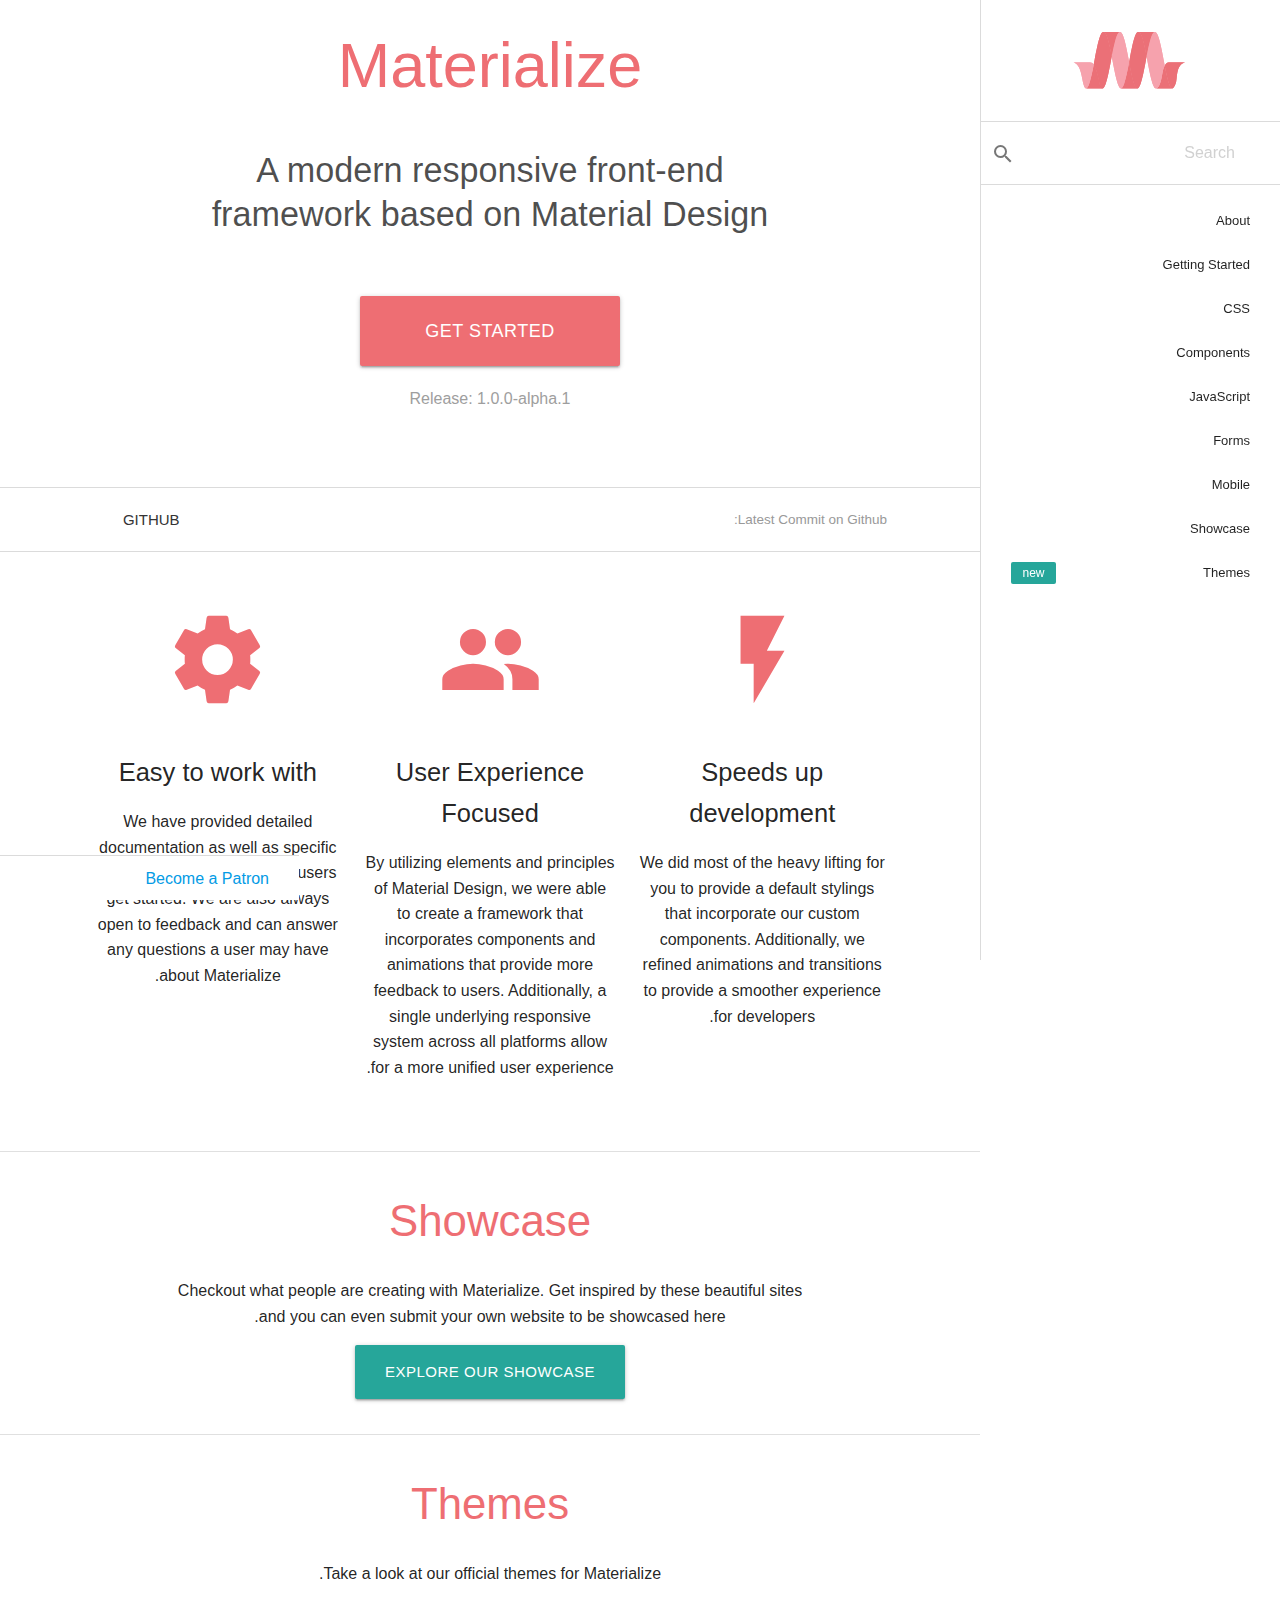
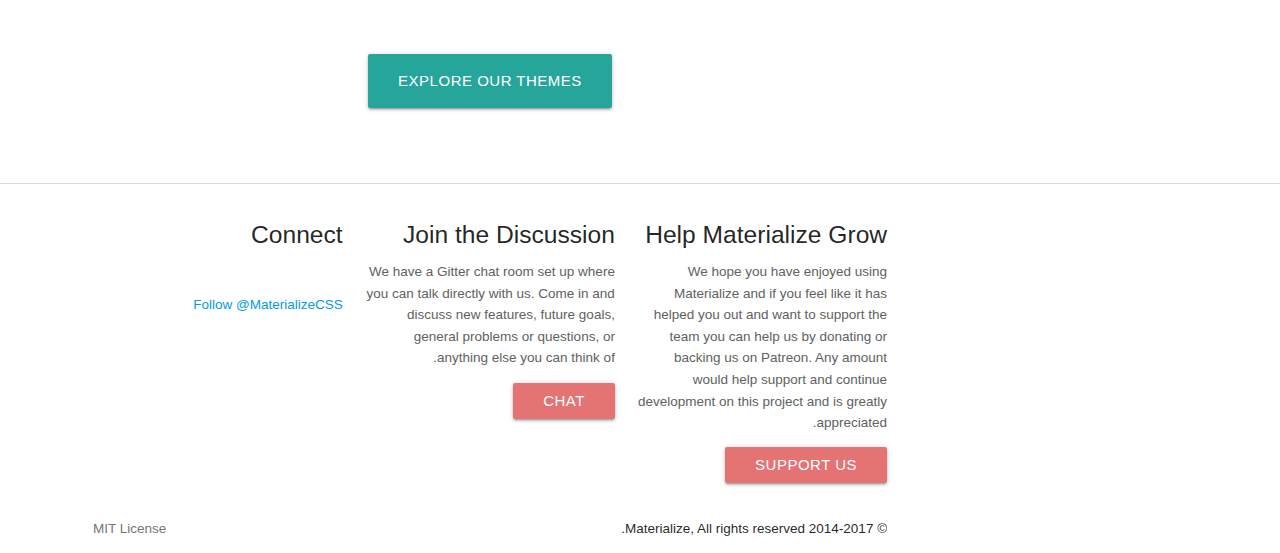
==== index2.html @ 1d7af56d "Materilize" ====
<!DOCTYPE html>
<html lang="en">
<head>
    <meta http-equiv="Content-Type" content="text/html; charset=UTF-8">
    <meta name="viewport" content="width=device-width, initial-scale=1">
    <meta http-equiv="X-UA-Compatible" content="IE=edge">
    <meta name="msapplication-tap-highlight" content="no">
    <meta name="description" content="Materialize is a modern responsive CSS framework based on Material Design by Google. ">
    <title>Documentation - Materialize</title>
    <!-- Favicons-->
    <link rel="apple-touch-icon-precomposed" href="images/favicon/apple-touch-icon-152x152.png">
    <meta name="msapplication-TileColor" content="#FFFFFF">
    <meta name="msapplication-TileImage" content="images/favicon/mstile-144x144.png">
    <link rel="icon" href="images/favicon/favicon-32x32.png" sizes="32x32">
    <!--  Android 5 Chrome Color-->
    <meta name="theme-color" content="#EE6E73">
    <!-- CSS-->
    <link href="css/prism.css" rel="stylesheet">
    <link href="css/ghpages-materialize.css" type="text/css" rel="stylesheet" media="screen,projection">
    <link href="https://fonts.googleapis.com/css?family=Inconsolata" rel="stylesheet" type="text/css">
    <link href="https://fonts.googleapis.com/icon?family=Material+Icons" rel="stylesheet">
    <script>
        window.liveSettings = {
            api_key: "a0b49b34b93844c38eaee15690d86413",
            picker: "bottom-right",
            detectlang: true,
            dynamic: true,
            autocollect: true
        };
    </script>
    <script src="//cdn.transifex.com/live.js"></script>
</head>
<body class="rtl">
<header>
    <div class="container"><a href="#" data-target="nav-mobile" class="button-collapse top-nav sidenav-trigger waves-effect waves-light circle hide-on-large-only"><i class="material-icons">menu</i></a></div>
    <ul id="nav-mobile" class="sidenav sidenav-fixed">
        <li class="logo"><a id="logo-container" href="/" class="brand-logo">
            <object id="front-page-logo" type="image/svg+xml" data="res/materialize.svg">Your browser does not support SVG</object></a></li>
        <li class="search">
            <div class="search-wrapper">
                <input id="search" placeholder="Search"><i class="material-icons">search</i>
                <div class="search-results"></div>
            </div>
        </li>
        <li class="bold"><a href="about.html" class="waves-effect waves-teal">About</a></li>
        <li class="bold"><a href="getting-started.html" class="waves-effect waves-teal">Getting Started</a></li>
        <li class="no-padding">
            <ul class="collapsible collapsible-accordion">
                <li class="bold"><a class="collapsible-header waves-effect waves-teal">CSS</a>
                    <div class="collapsible-body">
                        <ul>
                            <li><a href="color.html">Color</a></li>
                            <li><a href="grid.html">Grid</a></li>
                            <li><a href="helpers.html">Helpers</a></li>
                            <li><a href="media-css.html">Media</a></li>
                            <li><a href="pulse.html">Pulse</a></li>
                            <li><a href="sass.html">Sass</a></li>
                            <li><a href="shadow.html">Shadow</a></li>
                            <li><a href="table.html">Table</a></li>
                            <li><a href="css-transitions.html">Transitions</a></li>
                            <li><a href="typography.html">Typography</a></li>
                        </ul>
                    </div>
                </li>
                <li class="bold"><a class="collapsible-header waves-effect waves-teal">Components</a>
                    <div class="collapsible-body">
                        <ul>
                            <li><a href="badges.html">Badges</a></li>
                            <li><a href="buttons.html">Buttons</a></li>
                            <li><a href="breadcrumbs.html">Breadcrumbs</a></li>
                            <li><a href="cards.html">Cards</a></li>
                            <li><a href="collections.html">Collections</a></li>
                            <li><a href="footer.html">Footer</a></li>
                            <li><a href="icons.html">Icons</a></li>
                            <li><a href="navbar.html">Navbar</a></li>
                            <li><a href="pagination.html">Pagination</a></li>
                            <li><a href="preloader.html">Preloader</a></li>
                        </ul>
                    </div>
                </li>
                <li class="bold"><a class="collapsible-header waves-effect waves-teal">JavaScript</a>
                    <div class="collapsible-body">
                        <ul>
                            <li><a href="carousel.html">Carousel</a></li>
                            <li><a href="collapsible.html">Collapsible</a></li>
                            <li><a href="dropdown.html">Dropdown</a></li>
                            <li><a href="feature-discovery.html">FeatureDiscovery</a></li>
                            <li><a href="media.html">Media</a></li>
                            <li><a href="modals.html">Modals</a></li>
                            <li><a href="parallax.html">Parallax</a></li>
                            <li><a href="pushpin.html">Pushpin</a></li>
                            <li><a href="scrollspy.html">Scrollspy</a></li>
                            <li><a href="sidenav.html">Sidenav</a></li>
                            <li><a href="tabs.html">Tabs</a></li>
                            <li><a href="toasts.html">Toasts</a></li>
                            <li><a href="tooltips.html">Tooltips</a></li>
                            <li><a href="waves.html">Waves</a></li>
                        </ul>
                    </div>
                </li>
                <li class="bold"><a class="collapsible-header waves-effect waves-teal">Forms</a>
                    <div class="collapsible-body">
                        <ul>
                            <li><a href="autocomplete.html">Autocomplete</a></li>
                            <li><a href="checkboxes.html">Checkboxes</a></li>
                            <li><a href="chips.html">Chips</a></li>
                            <li><a href="pickers.html">Pickers</a></li>
                            <li><a href="radio-buttons.html">Radio Buttons</a></li>
                            <li><a href="range.html">Range</a></li>
                            <li><a href="select.html">Select</a></li>
                            <li><a href="switches.html">Switches</a></li>
                            <li><a href="text-inputs.html">Text Inputs</a></li>
                        </ul>
                    </div>
                </li>
            </ul>
        </li>
        <li class="bold"><a href="mobile.html" class="waves-effect waves-teal">Mobile</a></li>
        <li class="bold"><a href="showcase.html" class="waves-effect waves-teal">Showcase</a></li>
        <li class="bold"><a href="themes.html" class="waves-effect waves-teal">Themes<span class="new badge"></span></a></li>
    </ul>
    <div class="patreon-ad"><a href="https://www.patreon.com/materialize" target="_blank" class="waves-effect">Become a Patron</a></div>
</header>
<main>      <div class="section no-pad-bot" id="index-banner">
    <div class="container">
        <div class="row center">
            <div class="col s12 m10 offset-m1">
                <h1 class="header">Materialize</h1>
            </div>
            <div class="col s12 m8 offset-m2">
                <h4 class="light">A modern responsive front-end framework based on Material Design</h4>
            </div>
        </div>
        <div class="row center">
            <a href="http://next.materializecss.com/getting-started.html" id="download-button" class="btn-large waves-effect waves-light">Get Started</a>
        </div>
        <div class="row center"><a class="grey-text light" href="https://github.com/Dogfalo/materialize">Release: 1.0.0-alpha.1</a></div>
        <div class="row center">
            <div class="buysellads-header buysellads-homepage">
                <!-- CarbonAds Zone Code -->
                <script async type="text/javascript" src="//cdn.carbonads.com/carbon.js?zoneid=1673&serve=C6AILKT&placement=materializecss" id="_carbonads_js"></script>
            </div>
        </div>
        <br>

    </div>
    <div class="github-commit">
        <div class="container">
            <div class="row">
                <div class="col s12 m10 offset-m1">
                    <div class="commit">
                        Latest Commit on Github:
                        &nbsp;&nbsp;
                        <a href="" class="sha"></a>
                        &nbsp;&nbsp;
                        <span class="date"></span>
                        <a id="github-button" href="https://github.com/Dogfalo/materialize" class="btn-flat left waves-effect waves-light hide-on-small-only">Github</a>
                    </div>
                </div>
            </div>
        </div>
    </div>
</div>

    <div class="container">
        <div class="section">

            <div class="row">
                <div class="col s12 m10 offset-m1">

                    <!--   Promo Section   -->
                    <div class="row">
                        <div class="col s12 m4">
                            <div class="center promo">
                                <i class="material-icons">flash_on</i>
                                <p class="promo-caption">Speeds up development</p>
                                <p class="light center">We did most of the heavy lifting for you to provide a default stylings that incorporate our custom components. Additionally, we refined animations and transitions to provide a smoother experience for developers.</p>
                            </div>
                        </div>

                        <div class="col s12 m4">
                            <div class="center promo">
                                <i class="material-icons">group</i>
                                <p class="promo-caption">User Experience Focused</p>
                                <p class="light center">By utilizing elements and principles of Material Design, we were able to create a framework that incorporates components and animations that provide more feedback to users. Additionally, a single underlying responsive system across all platforms allow for a more unified user experience.</p>
                            </div>
                        </div>

                        <div class="col s12 m4">
                            <div class="center promo">
                                <i class="material-icons">settings</i>
                                <p class="promo-caption">Easy to work with</p>
                                <p class="light center">We have provided detailed documentation as well as specific code examples to help new users get started. We are also always open to feedback and can answer any questions a user may have about Materialize.</p>
                            </div>
                        </div>
                    </div>
                </div>
            </div>


        </div>
        <div class="divider"></div>
        <div class="section">
            <div class="row center">
                <h3 class="light header">Showcase</h3>
                <p class="col s12 m8 offset-m2 caption">Checkout what people are creating with Materialize. Get inspired by these beautiful sites and you can even submit your own website to be showcased here.</p>
                <a href="http://materializecss.com/showcase.html" class="btn-large waves-effect waves-light">Explore our Showcase</a>
            </div>
        </div>
        <div class="divider"></div>
        <div class="section">
            <div class="row center">
                <h3 class="light header">Themes</h3>
                <div class="col s12 m6 offset-m3">
                    <p class="caption">
                        Take a look at our official themes for Materialize.</p>
                    <img width="100%" src="https://s23.postimg.org/9g7ajckrf/thunder.png" alt="">
                    <br><br>
                    <a href="http://materializecss.com/themes.html" class="btn-large waves-effect waves-light">Explore our Themes</a>
                </div>
            </div>
        </div>
    </div>


</main>    <footer class="page-footer docs-footer">
    <div class="container">
        <div class="row" style="margin-bottom: 0;">
            <div class="col s12 m10 offset-m1">
                <div class="row">
                    <div class="col l4 s12">
                        <h5>Help Materialize Grow</h5>
                        <p class="grey-text text-darken-2">We hope you have enjoyed using Materialize and if you feel like it has helped you out and want to support the team you can help us by donating or backing us on Patreon. Any amount would help support and continue development on this project and is greatly appreciated.</p>
                        <a class="btn waves-effect waves-light red lighten-2" href="/support-us.html">Support Us</a>

                    </div>
                    <div class="col l4 s12">
                        <h5>Join the Discussion</h5>
                        <p class="grey-text text-darken-2">We have a Gitter chat room set up where you can talk directly with us. Come in and discuss new features, future goals, general problems or questions, or anything else you can think of.</p>
                        <a class="btn waves-effect waves-light red lighten-2" target="_blank" href="https://gitter.im/Dogfalo/materialize">Chat</a>
                    </div>
                    <div class="col l4 s12" style="overflow: hidden;">
                        <h5>Connect</h5>
                        <iframe src="https://ghbtns.com/github-btn.html?user=dogfalo&repo=materialize&type=watch&count=true&size=large" allowtransparency="true" frameborder="0" scrolling="0" width="170" height="30"></iframe>
                        <br>
                        <a href="https://twitter.com/MaterializeCSS" class="twitter-follow-button" data-show-count="true" data-size="large" data-dnt="true">Follow @MaterializeCSS</a>
                        <br>
                        <div class="g-follow" data-annotation="bubble" data-height="24" data-href="https://plus.google.com/108619793845925798422" data-rel="publisher"></div>
                    </div>
                </div>
                <div class="footer-copyright">
                    © 2014-2017 Materialize, All rights reserved.
                    <a class="grey-text text-darken-1 right" href="https://github.com/Dogfalo/materialize/blob/master/LICENSE">MIT License</a>
                </div>
            </div>
        </div>
    </div>
</footer>

<!--  Scripts-->
<script src="https://code.jquery.com/jquery-3.2.1.min.js"></script>
<script>if (!window.jQuery) { document.write('<script src="bin/jquery-3.2.1.min.js"><\/script>'); }
</script>
<script src="js/jquery.timeago.min.js"></script>
<script src="js/prism.js"></script>
<script src="jade/lunr.min.js"></script>
<script src="jade/search.js"></script>
<script src="bin/materialize.js"></script>
<script src="js/init.js"></script>
<!-- Twitter Button -->
<script>!function(d,s,id){var js,fjs=d.getElementsByTagName(s)[0],p=/^http:/.test(d.location)?'http':'https';if(!d.getElementById(id)){js=d.createElement(s);js.id=id;js.src=p+'://platform.twitter.com/widgets.js';fjs.parentNode.insertBefore(js,fjs);}}(document, 'script', 'twitter-wjs');</script>

<!-- Google Plus Button-->
<script src="https://apis.google.com/js/platform.js" async defer></script>

<!--  Google Analytics  -->
<script>
    (function(i,s,o,g,r,a,m){i['GoogleAnalyticsObject']=r;i[r]=i[r]||function(){
        (i[r].q=i[r].q||[]).push(arguments)},i[r].l=1*new Date();a=s.createElement(o),
        m=s.getElementsByTagName(o)[0];a.async=1;a.src=g;m.parentNode.insertBefore(a,m)
    })(window,document,'script','//www.google-analytics.com/analytics.js','ga');

    ga('create', 'UA-56218128-1', 'auto');
    ga('require', 'displayfeatures');
    ga('send', 'pageview');
</script>

</body>
</html>
---- css/prism.css ----
/* http://prismjs.com/download.html?themes=prism&languages=markup+css+clike+javascript+scss+bash */
/**
 * prism.js default theme for JavaScript, CSS and HTML
 * Based on dabblet (http://dabblet.com)
 * @author Lea Verou
 */

code[class*="language-"],
pre[class*="language-"] {
	color: black;
/*	text-shadow: 0 1px white;*/
	font-family: 'Inconsolata', Monaco, Consolas, 'Andale Mono', monospace;
	direction: ltr;
	text-align: left;
	white-space: pre;
	word-spacing: normal;
	word-break: normal;
	line-height: 1.4;

	-moz-tab-size: 4;
	-o-tab-size: 4;
	tab-size: 4;

	-webkit-hyphens: none;
	-moz-hyphens: none;
	-ms-hyphens: none;
	hyphens: none;
}

pre[class*="language-"]::-moz-selection, pre[class*="language-"] ::-moz-selection,
code[class*="language-"]::-moz-selection, code[class*="language-"] ::-moz-selection {
	text-shadow: none;
	background: #b3d4fc;
}

pre[class*="language-"]::selection, pre[class*="language-"] ::selection,
code[class*="language-"]::selection, code[class*="language-"] ::selection {
	text-shadow: none;
	background: #b3d4fc;
}

@media print {
	code[class*="language-"],
	pre[class*="language-"] {
		text-shadow: none;
	}
}

/* Code blocks */
pre[class*="language-"] {
	padding: 1em;
	margin: .5em 0;
	overflow: auto;
}

:not(pre) > code[class*="language-"],
pre[class*="language-"] {
	background: #f5f2f0;
}

/* Inline code */
:not(pre) > code[class*="language-"] {
	padding: .1em;
	border-radius: .3em;
}

.token.comment,
.token.prolog,
.token.doctype,
.token.cdata {
	color: slategray;
}

.token.punctuation {
	color: #999;
}

.namespace {
	opacity: .7;
}

.token.property,
.token.tag,
.token.boolean,
.token.number,
.token.constant,
.token.symbol,
.token.deleted {
	color: #905;
}

.token.selector,
.token.attr-name,
.token.string,
.token.char,
.token.builtin,
.token.inserted {
	color: #690;
}

.token.operator,
.token.entity,
.token.url,
.language-css .token.string,
.style .token.string {
	color: #a67f59;
	background: hsla(0, 0%, 100%, .5);
}

.token.atrule,
.token.attr-value,
.token.keyword {
	color: #07a;
}

.token.function {
	color: #DD4A68;
}

.token.regex,
.token.important,
.token.variable {
	color: #e90;
}

.token.important {
	font-weight: bold;
}

.token.entity {
	cursor: help;
}
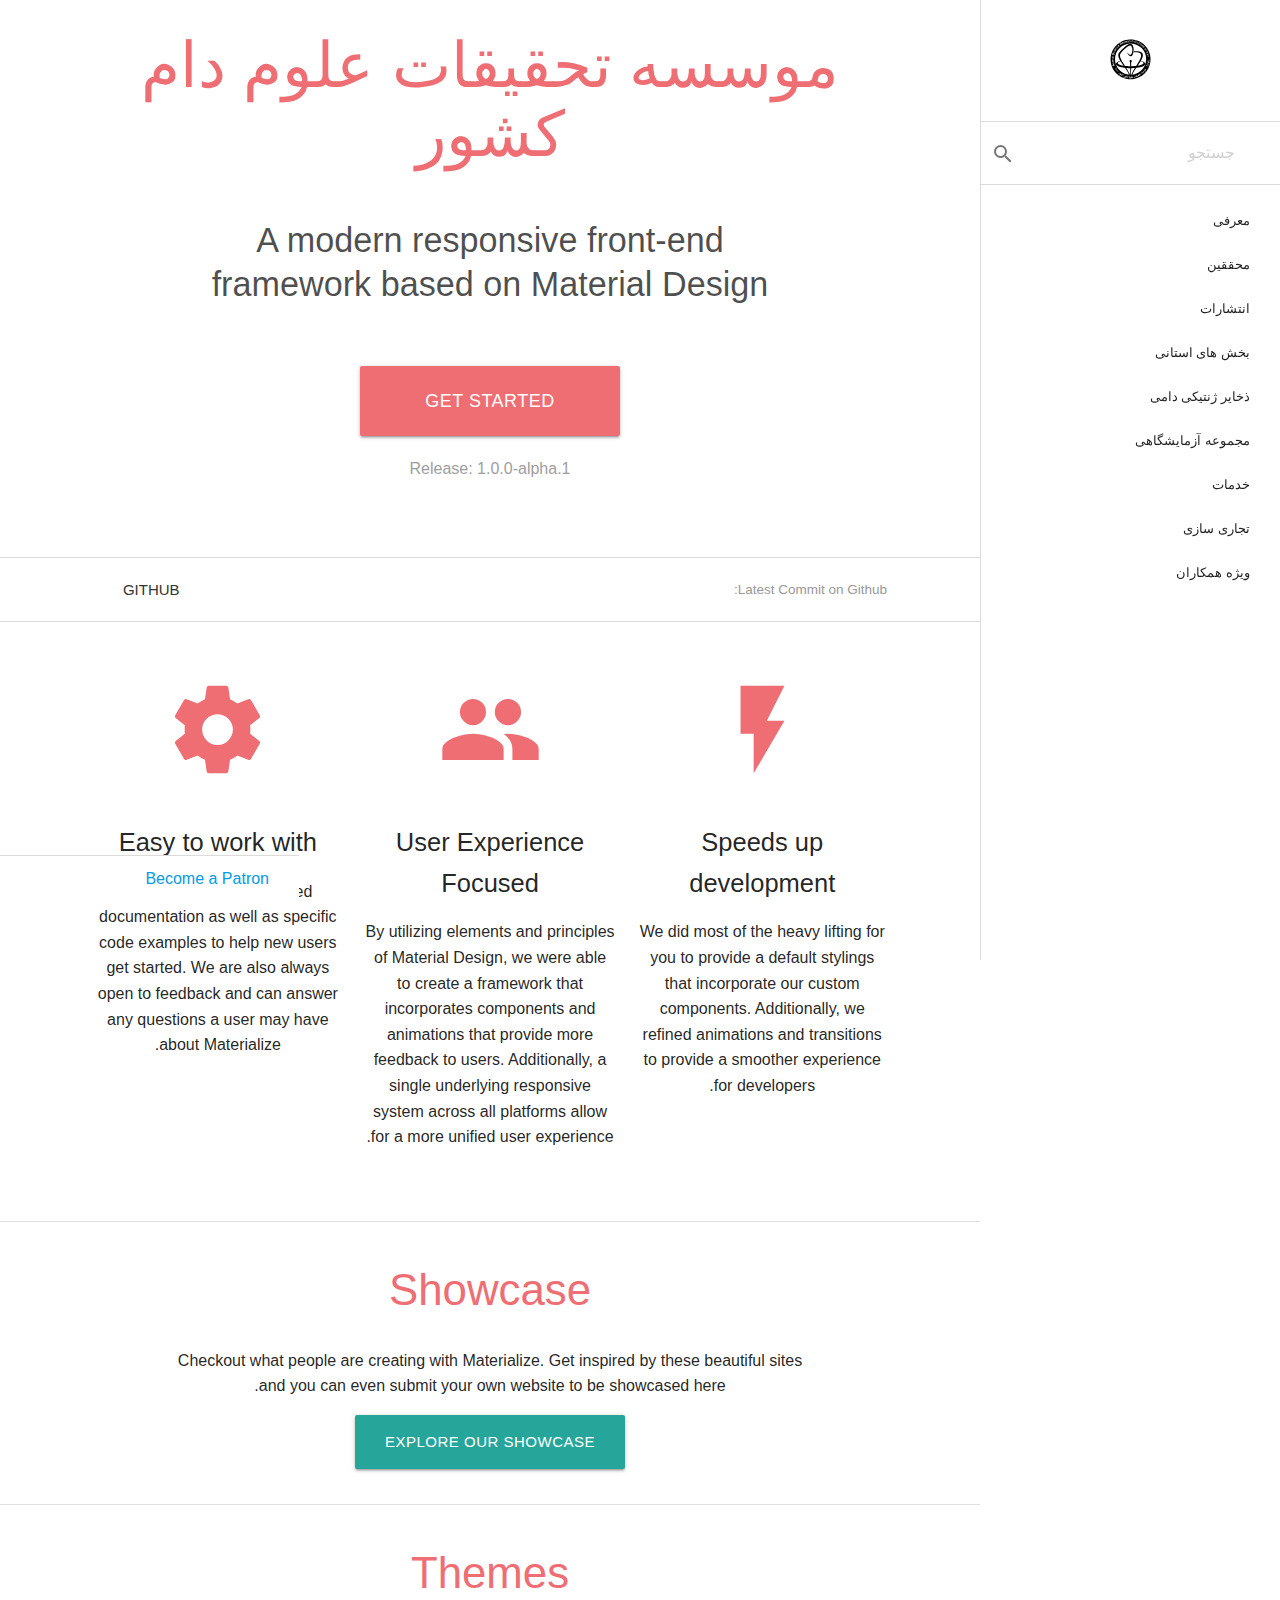
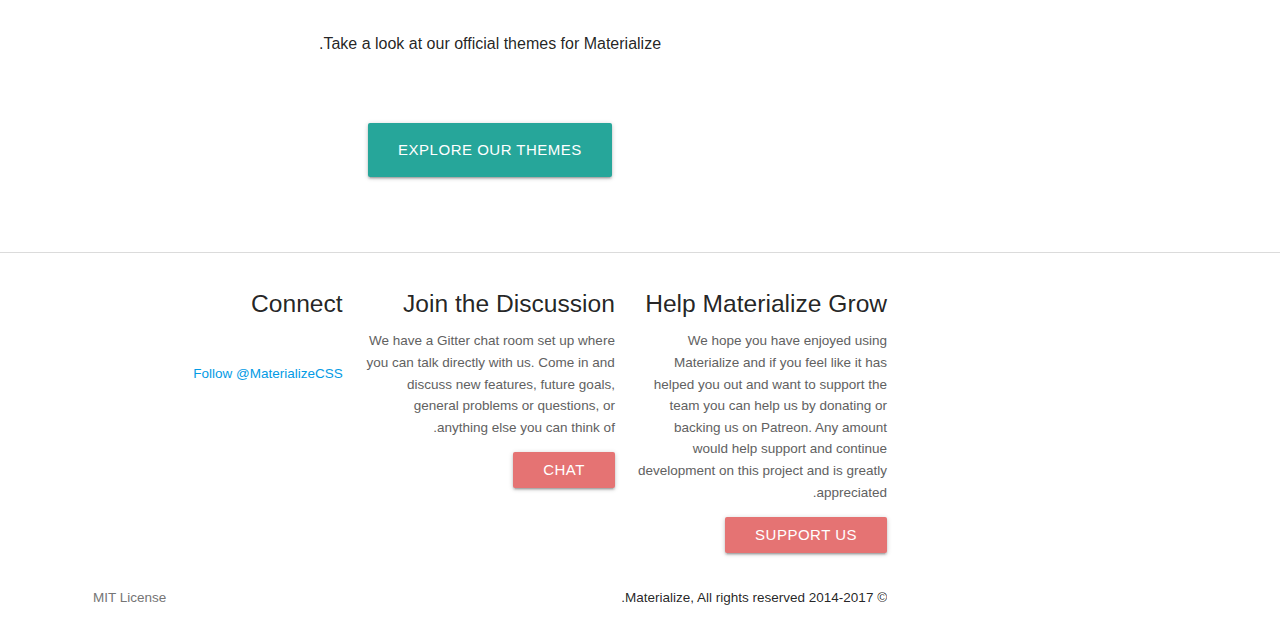
==== commit 90296f0b: "Materilize" ====
--- a/index2.html
+++ b/index2.html
@@ -6,7 +6,7 @@
     <meta http-equiv="X-UA-Compatible" content="IE=edge">
     <meta name="msapplication-tap-highlight" content="no">
     <meta name="description" content="Materialize is a modern responsive CSS framework based on Material Design by Google. ">
-    <title>Documentation - Materialize</title>
+    <title>موسسه تحقیقات علوم دامی کشور</title>
     <!-- Favicons-->
     <link rel="apple-touch-icon-precomposed" href="images/favicon/apple-touch-icon-152x152.png">
     <meta name="msapplication-TileColor" content="#FFFFFF">
@@ -35,97 +35,114 @@
     <div class="container"><a href="#" data-target="nav-mobile" class="button-collapse top-nav sidenav-trigger waves-effect waves-light circle hide-on-large-only"><i class="material-icons">menu</i></a></div>
     <ul id="nav-mobile" class="sidenav sidenav-fixed">
         <li class="logo"><a id="logo-container" href="/" class="brand-logo">
-            <object id="front-page-logo" type="image/svg+xml" data="res/materialize.svg">Your browser does not support SVG</object></a></li>
+            <object id="front-page-logo" type="image/svg+xml" data="img/svg/logo.svg">Your browser does not support SVG</object></a></li>
         <li class="search">
             <div class="search-wrapper">
-                <input id="search" placeholder="Search"><i class="material-icons">search</i>
+                <input id="search" placeholder="جستجو"><i class="material-icons">search</i>
                 <div class="search-results"></div>
             </div>
         </li>
-        <li class="bold"><a href="about.html" class="waves-effect waves-teal">About</a></li>
-        <li class="bold"><a href="getting-started.html" class="waves-effect waves-teal">Getting Started</a></li>
         <li class="no-padding">
             <ul class="collapsible collapsible-accordion">
-                <li class="bold"><a class="collapsible-header waves-effect waves-teal">CSS</a>
-                    <div class="collapsible-body">
-                        <ul>
-                            <li><a href="color.html">Color</a></li>
-                            <li><a href="grid.html">Grid</a></li>
-                            <li><a href="helpers.html">Helpers</a></li>
-                            <li><a href="media-css.html">Media</a></li>
-                            <li><a href="pulse.html">Pulse</a></li>
-                            <li><a href="sass.html">Sass</a></li>
-                            <li><a href="shadow.html">Shadow</a></li>
-                            <li><a href="table.html">Table</a></li>
-                            <li><a href="css-transitions.html">Transitions</a></li>
-                            <li><a href="typography.html">Typography</a></li>
-                        </ul>
-                    </div>
-                </li>
-                <li class="bold"><a class="collapsible-header waves-effect waves-teal">Components</a>
-                    <div class="collapsible-body">
-                        <ul>
-                            <li><a href="badges.html">Badges</a></li>
-                            <li><a href="buttons.html">Buttons</a></li>
-                            <li><a href="breadcrumbs.html">Breadcrumbs</a></li>
-                            <li><a href="cards.html">Cards</a></li>
-                            <li><a href="collections.html">Collections</a></li>
-                            <li><a href="footer.html">Footer</a></li>
-                            <li><a href="icons.html">Icons</a></li>
-                            <li><a href="navbar.html">Navbar</a></li>
-                            <li><a href="pagination.html">Pagination</a></li>
-                            <li><a href="preloader.html">Preloader</a></li>
-                        </ul>
-                    </div>
-                </li>
-                <li class="bold"><a class="collapsible-header waves-effect waves-teal">JavaScript</a>
-                    <div class="collapsible-body">
-                        <ul>
-                            <li><a href="carousel.html">Carousel</a></li>
-                            <li><a href="collapsible.html">Collapsible</a></li>
-                            <li><a href="dropdown.html">Dropdown</a></li>
-                            <li><a href="feature-discovery.html">FeatureDiscovery</a></li>
-                            <li><a href="media.html">Media</a></li>
-                            <li><a href="modals.html">Modals</a></li>
-                            <li><a href="parallax.html">Parallax</a></li>
-                            <li><a href="pushpin.html">Pushpin</a></li>
-                            <li><a href="scrollspy.html">Scrollspy</a></li>
-                            <li><a href="sidenav.html">Sidenav</a></li>
-                            <li><a href="tabs.html">Tabs</a></li>
-                            <li><a href="toasts.html">Toasts</a></li>
-                            <li><a href="tooltips.html">Tooltips</a></li>
-                            <li><a href="waves.html">Waves</a></li>
-                        </ul>
-                    </div>
-                </li>
-                <li class="bold"><a class="collapsible-header waves-effect waves-teal">Forms</a>
-                    <div class="collapsible-body">
-                        <ul>
-                            <li><a href="autocomplete.html">Autocomplete</a></li>
-                            <li><a href="checkboxes.html">Checkboxes</a></li>
-                            <li><a href="chips.html">Chips</a></li>
-                            <li><a href="pickers.html">Pickers</a></li>
-                            <li><a href="radio-buttons.html">Radio Buttons</a></li>
-                            <li><a href="range.html">Range</a></li>
-                            <li><a href="select.html">Select</a></li>
-                            <li><a href="switches.html">Switches</a></li>
-                            <li><a href="text-inputs.html">Text Inputs</a></li>
+                <li class="bold"><a class="collapsible-header waves-effect waves-teal">معرفی</a>
+                    <div class="collapsible-body">
+                        <ul>
+                            <li><a href="">تاریخچه و چشم انداز</a></li>
+                            <li><a href="">توانمندی ها</a></li>
+                            <li><a href="">وظائف و اختیارات</a></li>
+                            <li><a href="">دستاوردها</a></li>
+                            <li><a href="">بخشهای پژوهشی</a></li>
+                            <li><a href="">چارت سازمانی</a></li>
+                            <li><a href="">تاریخچه روسای موسسه</a></li>
+                        </ul>
+                    </div>
+                </li>
+                <li class="bold"><a class="collapsible-header waves-effect waves-teal">محققین</a>
+                    <div class="collapsible-body">
+                        <ul>
+                            <li><a href="">اعضاء هیئت علمی</a></li>
+                            <li><a href="">اعضاء غیر هیئت علمی</a></li>
+                        </ul>
+                    </div>
+                </li>
+                <li class="bold"><a class="collapsible-header waves-effect waves-teal">انتشارات</a>
+                    <div class="collapsible-body">
+                        <ul>
+                            <li><a href="">ادواری ها</a></li>
+                            <li><a href="">تازه های نشر</a></li>
+                            <li><a href="">دستور العمل های تخصصی - ترویجی</a></li>
+                        </ul>
+                    </div>
+                </li>
+                <li class="bold"><a class="collapsible-header waves-effect waves-teal">بخش های استانی</a>
+                    <div class="collapsible-body">
+                        <ul>
+                            <li><a href="">تهران</a></li>
+                            <li><a href="">البرز</a></li>
+                            <li><a href="">زنجان</a></li>
+                        </ul>
+                    </div>
+                </li>
+                <li class="bold"><a class="collapsible-header waves-effect waves-teal">ذخایر ژنتیکی دامی</a>
+                    <div class="collapsible-body">
+                        <ul>
+                            <li><a href="">دام های بومی ایران</a></li>
+                            <li><a href="">دام های بومی در حال انقراض</a></li>
+                        </ul>
+                    </div>
+                </li>
+                <li class="bold"><a class="collapsible-header waves-effect waves-teal">مجموعه آزمایشگاهی</a>
+                    <div class="collapsible-body">
+                        <ul>
+                            <li><a href="">مدیریت امور آزمایشگاهها</a></li>
+                            <li><a href="">آزمایشگاه تغذه دام و طیور</a></li>
+                            <li><a href="">آزمایشگاه بیوتکنولوژی</a></li>
+                            <li><a href="">آزمایشگاه زنبور عسل</a></li>
+                            <li><a href="">آزمایشگاه تولید مثل</a></li>
+                        </ul>
+                    </div>
+                </li>
+                <li class="bold"><a class="collapsible-header waves-effect waves-teal">خدمات</a>
+                    <div class="collapsible-body">
+                        <ul>
+                            <li><a href="">خدمات پژوهشی و آزمایشگاهی</a></li>
+                            <li><a href="">محصولات</a></li>
+                            <li><a href="">درخواست برگزاری کارگاههای آموزشی</a></li>
+                        </ul>
+                    </div>
+                </li>
+                <li class="bold"><a class="collapsible-header waves-effect waves-teal">تجاری سازی</a>
+                    <div class="collapsible-body">
+                        <ul>
+                            <li><a href="">وظایف سازمانی</a></li>
+                            <li><a href="">فناوری های ثبت شده در موسسه</a></li>
+                            <li><a href="">تفاهم نامه ها</a></li>
+                            <li><a href="">ارتباط با گروه</a></li>
+                        </ul>
+                    </div>
+                </li>
+                <li class="bold"><a class="collapsible-header waves-effect waves-teal">ویژه همکاران</a>
+                    <div class="collapsible-body">
+                        <ul>
+                            <li><a href="">پست الکترونیکی</a></li>
+                            <li><a href="">اتوماسیون اداری</a></li>
+                            <li><a href="">درگاه خدمات الکترونیکی(سمپات)</a></li>
+                            <li><a href="">اداری پشتیبانی</a></li>
+                            <li><a href="">خدمات تحقیقاتی</a></li>
                         </ul>
                     </div>
                 </li>
             </ul>
         </li>
-        <li class="bold"><a href="mobile.html" class="waves-effect waves-teal">Mobile</a></li>
-        <li class="bold"><a href="showcase.html" class="waves-effect waves-teal">Showcase</a></li>
-        <li class="bold"><a href="themes.html" class="waves-effect waves-teal">Themes<span class="new badge"></span></a></li>
     </ul>
     <div class="patreon-ad"><a href="https://www.patreon.com/materialize" target="_blank" class="waves-effect">Become a Patron</a></div>
 </header>
-<main>      <div class="section no-pad-bot" id="index-banner">
+<main>
+    <div class="section no-pad-bot" id="index-banner">
     <div class="container">
         <div class="row center">
             <div class="col s12 m10 offset-m1">
-                <h1 class="header">Materialize</h1>
+                <h1 class="header">موسسه تحقیقات علوم دام کشور</h1>
             </div>
             <div class="col s12 m8 offset-m2">
                 <h4 class="light">A modern responsive front-end framework based on Material Design</h4>
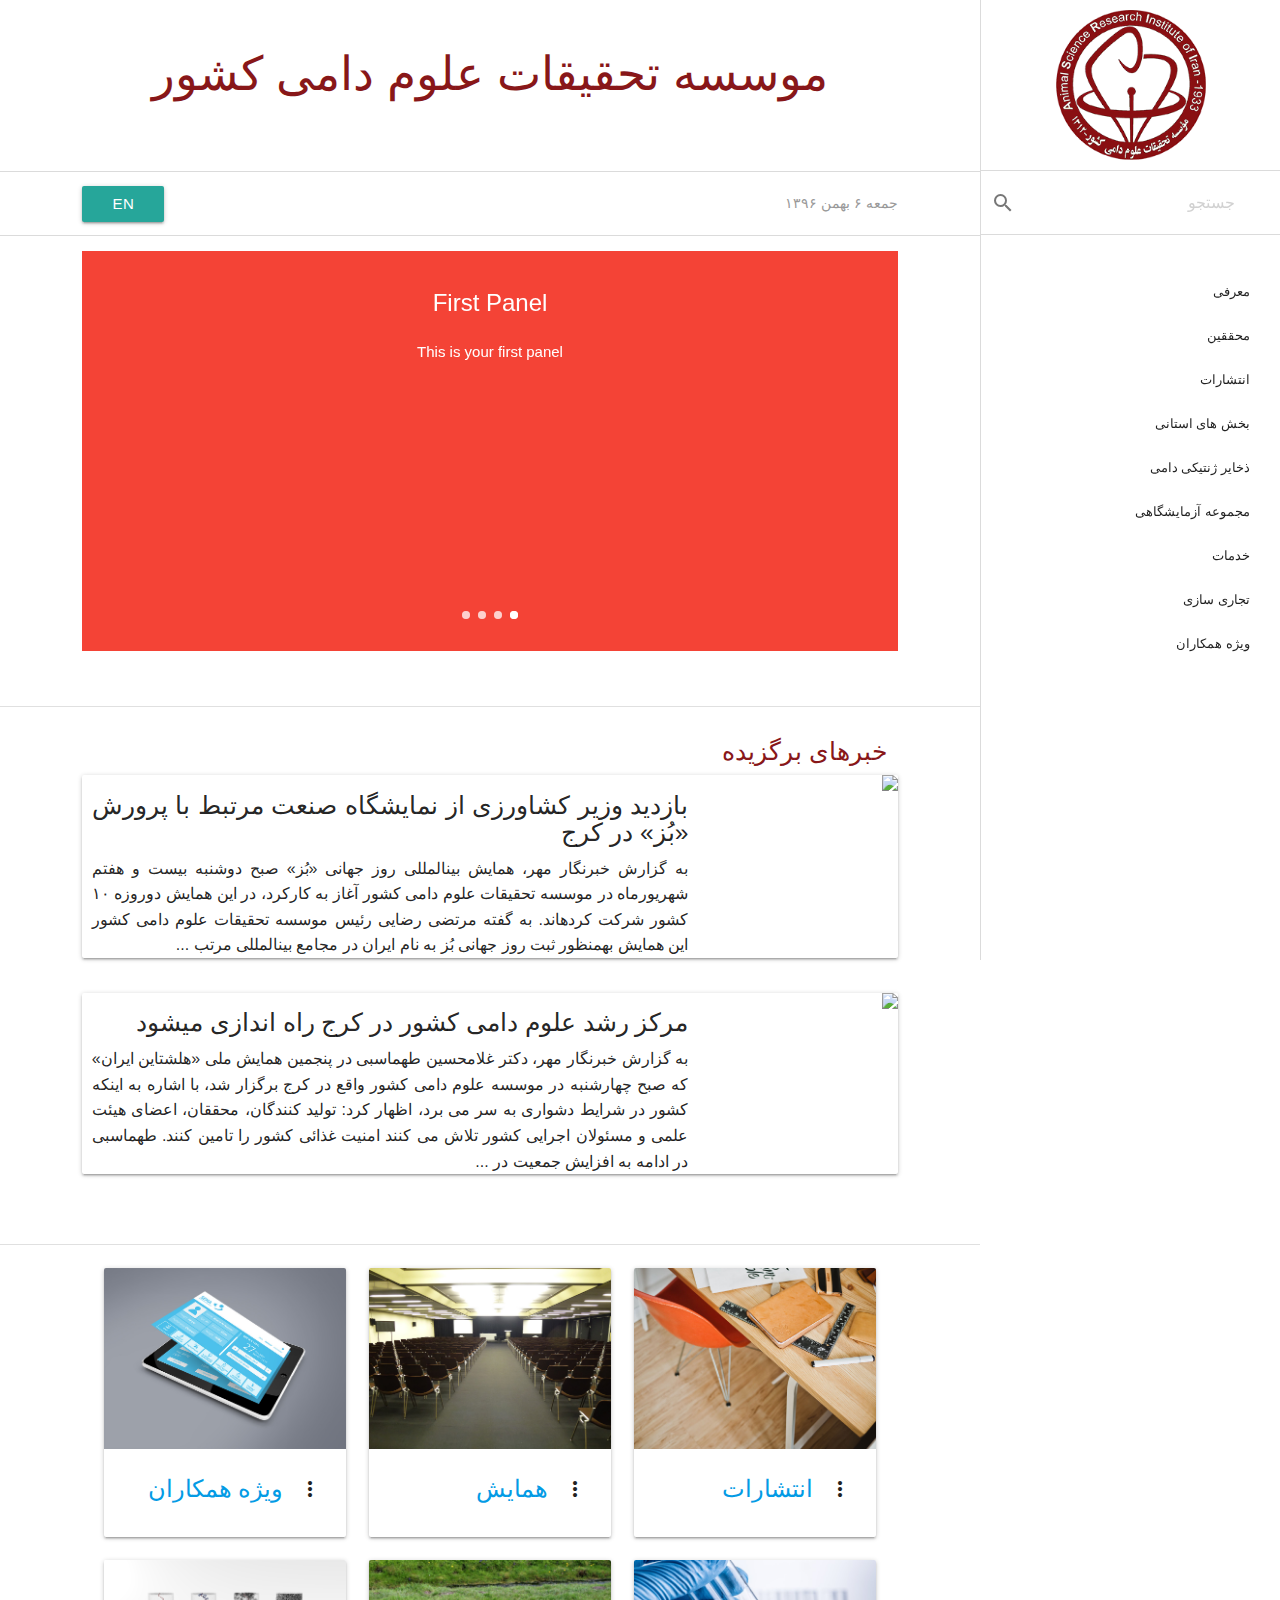
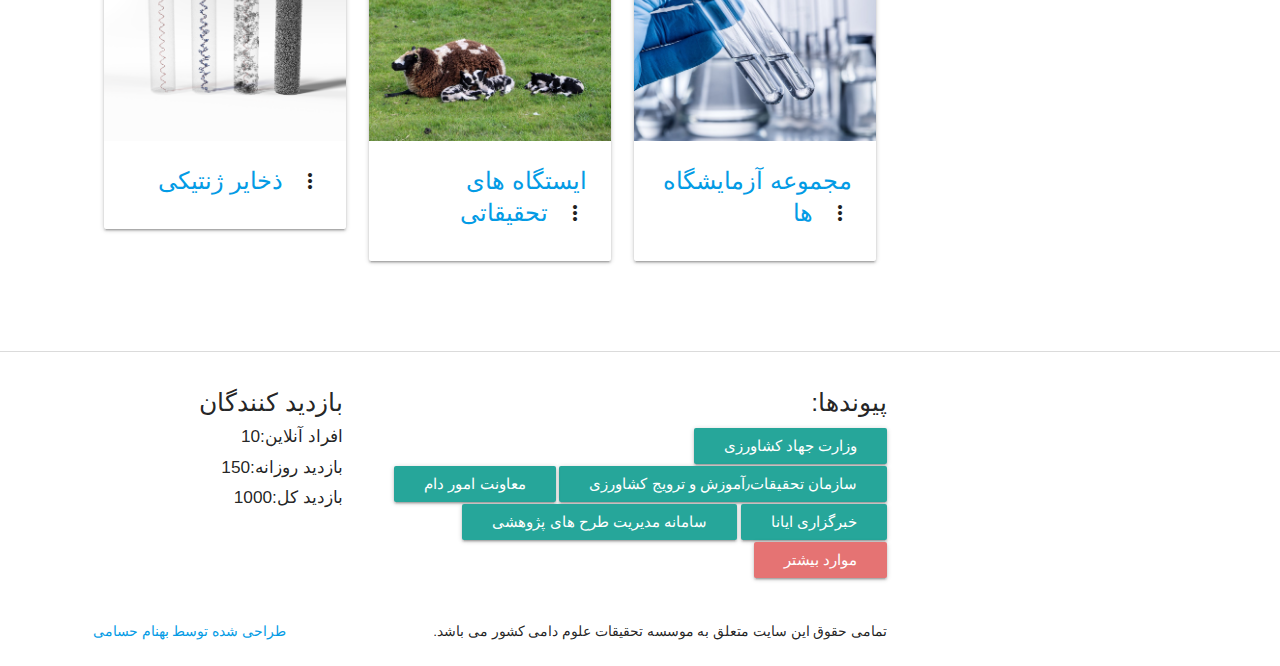
==== commit f74d6861: "961106" ====
--- a/index2.html
+++ b/index2.html
@@ -19,15 +19,6 @@
     <link href="css/ghpages-materialize.css" type="text/css" rel="stylesheet" media="screen,projection">
     <link href="https://fonts.googleapis.com/css?family=Inconsolata" rel="stylesheet" type="text/css">
     <link href="https://fonts.googleapis.com/icon?family=Material+Icons" rel="stylesheet">
-    <script>
-        window.liveSettings = {
-            api_key: "a0b49b34b93844c38eaee15690d86413",
-            picker: "bottom-right",
-            detectlang: true,
-            dynamic: true,
-            autocollect: true
-        };
-    </script>
     <script src="//cdn.transifex.com/live.js"></script>
 </head>
 <body class="rtl">
@@ -35,7 +26,7 @@
     <div class="container"><a href="#" data-target="nav-mobile" class="button-collapse top-nav sidenav-trigger waves-effect waves-light circle hide-on-large-only"><i class="material-icons">menu</i></a></div>
     <ul id="nav-mobile" class="sidenav sidenav-fixed">
         <li class="logo"><a id="logo-container" href="/" class="brand-logo">
-            <object id="front-page-logo" type="image/svg+xml" data="img/svg/logo.svg">Your browser does not support SVG</object></a></li>
+            <object id="front-page-logo" type="image/svg+xml" data="img/IMAGE%202018-01-25%2011_52_02.svg">Your browser does not support SVG</object></a></li>
         <li class="search">
             <div class="search-wrapper">
                 <input id="search" placeholder="جستجو"><i class="material-icons">search</i>
@@ -135,139 +126,220 @@
             </ul>
         </li>
     </ul>
-    <div class="patreon-ad"><a href="https://www.patreon.com/materialize" target="_blank" class="waves-effect">Become a Patron</a></div>
 </header>
 <main>
     <div class="section no-pad-bot" id="index-banner">
+        <div class="container">
+            <div class="row center">
+                <div class="col s12 m10 offset-m1">
+                    <h1 class="header">موسسه تحقیقات علوم دامی کشور</h1>
+                </div>
+            </div>
+            <br>
+        </div>
+        <div class="github-commit">
+            <div class="container">
+                <div class="row">
+                    <div class="col s12 m10 offset-m1">
+                        <div class="commit margin-right--07rem">
+                            جمعه ۶ بهمن ۱۳۹۶
+                            <a id="github-button" href="https://github.com/Dogfalo/materialize" class="btn left waves-effect waves-light margin-left--07rem">
+                                EN
+                            </a>
+                        </div>
+                    </div>
+                </div>
+            </div>
+        </div>
+    </div>
     <div class="container">
-        <div class="row center">
-            <div class="col s12 m10 offset-m1">
-                <h1 class="header">موسسه تحقیقات علوم دام کشور</h1>
-            </div>
-            <div class="col s12 m8 offset-m2">
-                <h4 class="light">A modern responsive front-end framework based on Material Design</h4>
-            </div>
-        </div>
-        <div class="row center">
-            <a href="http://next.materializecss.com/getting-started.html" id="download-button" class="btn-large waves-effect waves-light">Get Started</a>
-        </div>
-        <div class="row center"><a class="grey-text light" href="https://github.com/Dogfalo/materialize">Release: 1.0.0-alpha.1</a></div>
-        <div class="row center">
-            <div class="buysellads-header buysellads-homepage">
-                <!-- CarbonAds Zone Code -->
-                <script async type="text/javascript" src="//cdn.carbonads.com/carbon.js?zoneid=1673&serve=C6AILKT&placement=materializecss" id="_carbonads_js"></script>
-            </div>
-        </div>
-        <br>
-
-    </div>
-    <div class="github-commit">
-        <div class="container">
+        <div class="section">
+
             <div class="row">
                 <div class="col s12 m10 offset-m1">
-                    <div class="commit">
-                        Latest Commit on Github:
-                        &nbsp;&nbsp;
-                        <a href="" class="sha"></a>
-                        &nbsp;&nbsp;
-                        <span class="date"></span>
-                        <a id="github-button" href="https://github.com/Dogfalo/materialize" class="btn-flat left waves-effect waves-light hide-on-small-only">Github</a>
-                    </div>
-                </div>
-            </div>
-        </div>
-    </div>
-</div>
-
-    <div class="container">
+
+                    <!--   Promo Section   -->
+                    <div class="row">
+                        <div class="carousel carousel-slider center">
+                            <div class="carousel-fixed-item center">
+                            </div>
+                            <div class="carousel-item red white-text" href="#one!">
+                                <h2>First Panel</h2>
+                                <p class="white-text">This is your first panel</p>
+                            </div>
+                            <div class="carousel-item amber white-text" href="#two!">
+                                <h2>Second Panel</h2>
+                                <p class="white-text">This is your second panel</p>
+                            </div>
+                            <div class="carousel-item green white-text" href="#three!">
+                                <h2>Third Panel</h2>
+                                <p class="white-text">This is your third panel</p>
+                            </div>
+                            <div class="carousel-item blue white-text" href="#four!">
+                                <h2>Fourth Panel</h2>
+                                <p class="white-text">This is your fourth panel</p>
+                            </div>
+                        </div>
+                    </div>
+                </div>
+            </div>
+
+
+        </div>
+        <div class="divider"></div>
         <div class="section">
-
             <div class="row">
                 <div class="col s12 m10 offset-m1">
-
-                    <!--   Promo Section   -->
-                    <div class="row">
-                        <div class="col s12 m4">
-                            <div class="center promo">
-                                <i class="material-icons">flash_on</i>
-                                <p class="promo-caption">Speeds up development</p>
-                                <p class="light center">We did most of the heavy lifting for you to provide a default stylings that incorporate our custom components. Additionally, we refined animations and transitions to provide a smoother experience for developers.</p>
-                            </div>
-                        </div>
-
-                        <div class="col s12 m4">
-                            <div class="center promo">
-                                <i class="material-icons">group</i>
-                                <p class="promo-caption">User Experience Focused</p>
-                                <p class="light center">By utilizing elements and principles of Material Design, we were able to create a framework that incorporates components and animations that provide more feedback to users. Additionally, a single underlying responsive system across all platforms allow for a more unified user experience.</p>
-                            </div>
-                        </div>
-
-                        <div class="col s12 m4">
-                            <div class="center promo">
-                                <i class="material-icons">settings</i>
-                                <p class="promo-caption">Easy to work with</p>
-                                <p class="light center">We have provided detailed documentation as well as specific code examples to help new users get started. We are also always open to feedback and can answer any questions a user may have about Materialize.</p>
-                            </div>
-                        </div>
-                    </div>
-                </div>
-            </div>
-
-
+                    <h5 class="light header">خبرهای برگزیده</h5>
+                    <div class="">
+                        <div class="row ">
+                            <div class="card horizontal hoverable">
+                                <div class="card-image" style="width: 200px">
+                                    <img src="https://media.mehrnews.com/d/2017/01/22/4/2348717.jpg?ts=1486462047399" class="responsive-img">
+                                </div>
+                                <div class="card-stacked padding-right-10px text-justify padding-left-10px">
+                                    <h5>بازدید وزیر کشاورزی از نمایشگاه صنعت مرتبط با پرورش «بُز» در کرج</h5>
+                                    به گزارش خبرنگار مهر، ﻫﻤﺎﯾﺶ بینالمللی روز ﺟﻬﺎﻧﯽ «ﺑُﺰ» صبح دوشنبه بیست و هفتم شهریورماه در موسسه ﺗﺤﻘﯿﻘﺎت ﻋﻠﻮم داﻣﯽ ﮐﺸﻮر آغاز به کارکرد، در این همایش دوروزه ۱۰ کشور شرکت کردهاند.
+                                    به گفته مرتضی رضایی رئیس موسسه تحقیقات علوم دامی کشور اﯾﻦ ﻫﻤﺎﯾﺶ بهمنظور ﺛﺒﺖ روز ﺟﻬﺎﻧﯽ ﺑُﺰ ﺑﻪ ﻧﺎم اﯾﺮان در ﻣﺠﺎﻣﻊ بینالمللی مرتب ...
+                                </div>
+                            </div>
+                        </div>
+                        <div class="row ">
+                            <div class="card horizontal hoverable">
+                                <div class="card-image" style="width: 200px">
+                                    <img src="https://media.mehrnews.com/d/2016/05/18/4/2080723.jpg?ts=1486462047399" class="responsive-img">
+                                </div>
+                                <div class="card-stacked padding-right-10px text-justify padding-left-10px">
+                                    <h5>مرکز رشد علوم دامی کشور در کرج راه اندازی میشود</h5>
+                                    به گزارش خبرنگار مهر، دکتر غلامحسین طهماسبی در پنجمین همایش ملی «هلشتاین ایران» که صبح چهارشنبه در موسسه علوم دامی کشور واقع در کرج برگزار شد، با اشاره به اینکه کشور در شرایط دشواری به سر می برد، اظهار کرد: تولید کنندگان، محققان، اعضای هیئت علمی و مسئولان اجرایی کشور تلاش می کنند امنیت غذائی کشور را تامین کنند.
+                                    طهماسبی در ادامه به افزایش جمعیت در ...
+                                </div>
+                            </div>
+                        </div>
+                    </div>
+                </div>
+            </div>
         </div>
         <div class="divider"></div>
         <div class="section">
-            <div class="row center">
-                <h3 class="light header">Showcase</h3>
-                <p class="col s12 m8 offset-m2 caption">Checkout what people are creating with Materialize. Get inspired by these beautiful sites and you can even submit your own website to be showcased here.</p>
-                <a href="http://materializecss.com/showcase.html" class="btn-large waves-effect waves-light">Explore our Showcase</a>
-            </div>
-        </div>
-        <div class="divider"></div>
-        <div class="section">
-            <div class="row center">
-                <h3 class="light header">Themes</h3>
-                <div class="col s12 m6 offset-m3">
-                    <p class="caption">
-                        Take a look at our official themes for Materialize.</p>
-                    <img width="100%" src="https://s23.postimg.org/9g7ajckrf/thunder.png" alt="">
-                    <br><br>
-                    <a href="http://materializecss.com/themes.html" class="btn-large waves-effect waves-light">Explore our Themes</a>
+            <div class="row">
+                <div class="col s12 m10 offset-m1">
+                    <div class="col s12 m6 l4">
+                        <div class="card hoverable">
+                            <div class="card-image waves-effect waves-block waves-light">
+                                <img class="activator" src="images/office.jpg">
+                            </div>
+                            <div class="card-content">
+                                <span class="card-title activator grey-text text-darken-4"><a href="" >انتشارات</a><i class="material-icons right">more_vert</i></span>
+                            </div>
+                            <div class="card-reveal">
+                                <span class="card-title grey-text text-darken-4">انتشارات<i class="material-icons right">close</i></span>
+                                <p>انتشارات انتشارات انتشارات انتشارات انتشارات انتشارات انتشارات انتشارات انتشارات انتشارات انتشارات انتشارات انتشارات انتشارات انتشارات انتشارات انتشارات انتشارات انتشارات انتشارات </p>
+                            </div>
+                        </div>
+                    </div>
+                    <div class="col s12 m6 l4">
+                        <div class="card hoverable">
+                            <div class="card-image waves-effect waves-block waves-light">
+                                <img class="activator" src="images/Congress.jpg">
+                            </div>
+                            <div class="card-content">
+                                <span class="card-title activator grey-text text-darken-4"><a href="" >همایش</a><i class="material-icons right">more_vert</i></span>
+                            </div>
+                            <div class="card-reveal">
+                                <span class="card-title grey-text text-darken-4">همایش<i class="material-icons right">close</i></span>
+                                <p>انتشارات انتشارات انتشارات انتشارات انتشارات انتشارات انتشارات انتشارات انتشارات انتشارات انتشارات انتشارات انتشارات انتشارات انتشارات انتشارات انتشارات انتشارات انتشارات انتشارات </p>
+                            </div>
+                        </div>
+                    </div>
+                    <div class="col s12 m6 l4">
+                        <div class="card hoverable">
+                            <div class="card-image waves-effect waves-block waves-light">
+                                <img class="activator" src="images/seha3.jpg">
+                            </div>
+                            <div class="card-content">
+                                <span class="card-title activator grey-text text-darken-4"><a href="" >ویژه همکاران</a><i class="material-icons right">more_vert</i></span>
+                            </div>
+                            <div class="card-reveal">
+                                <span class="card-title grey-text text-darken-4">ویژه همکاران<i class="material-icons right">close</i></span>
+                                <p>انتشارات انتشارات انتشارات انتشارات انتشارات انتشارات انتشارات انتشارات انتشارات انتشارات انتشارات انتشارات انتشارات انتشارات انتشارات انتشارات انتشارات انتشارات انتشارات انتشارات </p>
+                            </div>
+                        </div>
+                    </div>
+                    <div class="col s12 m6 l4">
+                        <div class="card hoverable">
+                            <div class="card-image waves-effect waves-block waves-light">
+                                <img class="activator" src="images/Lab.jpg">
+                            </div>
+                            <div class="card-content">
+                                <span class="card-title activator grey-text text-darken-4"><a href="" >مجموعه آزمایشگاه ها</a><i class="material-icons right">more_vert</i></span>
+                            </div>
+                            <div class="card-reveal">
+                                <span class="card-title grey-text text-darken-4">مجموعه آزمایشگاه ها<i class="material-icons right">close</i></span>
+                                <p>انتشارات انتشارات انتشارات انتشارات انتشارات انتشارات انتشارات انتشارات انتشارات انتشارات انتشارات انتشارات انتشارات انتشارات انتشارات انتشارات انتشارات انتشارات انتشارات انتشارات </p>
+                            </div>
+                        </div>
+                    </div>
+                    <div class="col s12 m6 l4">
+                        <div class="card hoverable">
+                            <div class="card-image waves-effect waves-block waves-light">
+                                <img class="activator" src="images/Stations.jpg">
+                            </div>
+                            <div class="card-content">
+                                <span class="card-title activator grey-text text-darken-4"><a href="" >ایستگاه های تحقیقاتی</a><i class="material-icons right">more_vert</i></span>
+                            </div>
+                            <div class="card-reveal">
+                                <span class="card-title grey-text text-darken-4">ایستگاه های تحقیقاتی<i class="material-icons right">close</i></span>
+                                <p>انتشارات انتشارات انتشارات انتشارات انتشارات انتشارات انتشارات انتشارات انتشارات انتشارات انتشارات انتشارات انتشارات انتشارات انتشارات انتشارات انتشارات انتشارات انتشارات انتشارات </p>
+                            </div>
+                        </div>
+                    </div>
+                    <div class="col s12 m6 l4">
+                        <div class="card hoverable">
+                            <div class="card-image waves-effect waves-block waves-light">
+                                <img class="activator" src="images/Genetic.png">
+                            </div>
+                            <div class="card-content">
+                                <span class="card-title activator grey-text text-darken-4"><a href="" >ذخایر ژنتیکی</a><i class="material-icons right">more_vert</i></span>
+                            </div>
+                            <div class="card-reveal">
+                                <span class="card-title grey-text text-darken-4">ذخایر ژنتیکی<i class="material-icons right">close</i></span>
+                                <p>انتشارات انتشارات انتشارات انتشارات انتشارات انتشارات انتشارات انتشارات انتشارات انتشارات انتشارات انتشارات انتشارات انتشارات انتشارات انتشارات انتشارات انتشارات انتشارات انتشارات </p>
+                            </div>
+                        </div>
+                    </div>
                 </div>
             </div>
         </div>
     </div>
-
-
-</main>    <footer class="page-footer docs-footer">
+</main>
+<footer class="page-footer docs-footer">
     <div class="container">
         <div class="row" style="margin-bottom: 0;">
             <div class="col s12 m10 offset-m1">
                 <div class="row">
-                    <div class="col l4 s12">
-                        <h5>Help Materialize Grow</h5>
-                        <p class="grey-text text-darken-2">We hope you have enjoyed using Materialize and if you feel like it has helped you out and want to support the team you can help us by donating or backing us on Patreon. Any amount would help support and continue development on this project and is greatly appreciated.</p>
-                        <a class="btn waves-effect waves-light red lighten-2" href="/support-us.html">Support Us</a>
-
-                    </div>
-                    <div class="col l4 s12">
-                        <h5>Join the Discussion</h5>
-                        <p class="grey-text text-darken-2">We have a Gitter chat room set up where you can talk directly with us. Come in and discuss new features, future goals, general problems or questions, or anything else you can think of.</p>
-                        <a class="btn waves-effect waves-light red lighten-2" target="_blank" href="https://gitter.im/Dogfalo/materialize">Chat</a>
+                    <div class="col l8 s12">
+                        <h5>پیوندها:</h5>
+                        <a class="btn waves-effect waves-light lighten-2 margin-top-2px" href="#">وزارت جهاد کشاورزی</a>
+                        <a class="btn waves-effect waves-light lighten-2 margin-top-2px" href="#">سازمان تحقیقات٫آموزش و ترویج کشاورزی</a>
+                        <a class="btn waves-effect waves-light lighten-2 margin-top-2px" href="#">معاونت امور دام</a>
+                        <a class="btn waves-effect waves-light lighten-2 margin-top-2px" href="#">خبرگزاری ایانا</a>
+                        <a class="btn waves-effect waves-light lighten-2 margin-top-2px" href="#">سامانه مدیریت طرح های پژوهشی</a>
+                        <a class="btn waves-effect waves-light lighten-2 margin-top-2px red" href="#">موارد بیشتر</a>
                     </div>
                     <div class="col l4 s12" style="overflow: hidden;">
-                        <h5>Connect</h5>
-                        <iframe src="https://ghbtns.com/github-btn.html?user=dogfalo&repo=materialize&type=watch&count=true&size=large" allowtransparency="true" frameborder="0" scrolling="0" width="170" height="30"></iframe>
-                        <br>
-                        <a href="https://twitter.com/MaterializeCSS" class="twitter-follow-button" data-show-count="true" data-size="large" data-dnt="true">Follow @MaterializeCSS</a>
-                        <br>
-                        <div class="g-follow" data-annotation="bubble" data-height="24" data-href="https://plus.google.com/108619793845925798422" data-rel="publisher"></div>
-                    </div>
-                </div>
-                <div class="footer-copyright">
-                    © 2014-2017 Materialize, All rights reserved.
-                    <a class="grey-text text-darken-1 right" href="https://github.com/Dogfalo/materialize/blob/master/LICENSE">MIT License</a>
+                        <h5>بازدید کنندگان</h5>
+                        <h6>افراد آنلاین:10</h6>
+                        <h6>بازدید روزانه:150</h6>
+                        <h6>بازدید کل:1000</h6>
+                    </div>
+                </div>
+                <div class="footer-copyright center">
+                    <p>
+                        تمامی حقوق این سایت متعلق به موسسه تحقیقات علوم دامی کشور می باشد.
+                    </p>
+                    <a href="mailto:behnamhesami@yahoo.com"> طراحی شده توسط بهنام حسامی</a>
+
                 </div>
             </div>
         </div>
@@ -275,31 +347,19 @@
 </footer>
 
 <!--  Scripts-->
-<script src="https://code.jquery.com/jquery-3.2.1.min.js"></script>
-<script>if (!window.jQuery) { document.write('<script src="bin/jquery-3.2.1.min.js"><\/script>'); }
-</script>
+<script src="js/jquery-3.2.1.min.js"></script>
 <script src="js/jquery.timeago.min.js"></script>
 <script src="js/prism.js"></script>
 <script src="jade/lunr.min.js"></script>
 <script src="jade/search.js"></script>
 <script src="bin/materialize.js"></script>
 <script src="js/init.js"></script>
-<!-- Twitter Button -->
-<script>!function(d,s,id){var js,fjs=d.getElementsByTagName(s)[0],p=/^http:/.test(d.location)?'http':'https';if(!d.getElementById(id)){js=d.createElement(s);js.id=id;js.src=p+'://platform.twitter.com/widgets.js';fjs.parentNode.insertBefore(js,fjs);}}(document, 'script', 'twitter-wjs');</script>
-
-<!-- Google Plus Button-->
-<script src="https://apis.google.com/js/platform.js" async defer></script>
-
-<!--  Google Analytics  -->
 <script>
-    (function(i,s,o,g,r,a,m){i['GoogleAnalyticsObject']=r;i[r]=i[r]||function(){
-        (i[r].q=i[r].q||[]).push(arguments)},i[r].l=1*new Date();a=s.createElement(o),
-        m=s.getElementsByTagName(o)[0];a.async=1;a.src=g;m.parentNode.insertBefore(a,m)
-    })(window,document,'script','//www.google-analytics.com/analytics.js','ga');
-
-    ga('create', 'UA-56218128-1', 'auto');
-    ga('require', 'displayfeatures');
-    ga('send', 'pageview');
+    $('.carousel.carousel-slider').carousel({
+        fullWidth: true,
+        indicators: true,
+        duration: 1000
+    });
 </script>
 
 </body>
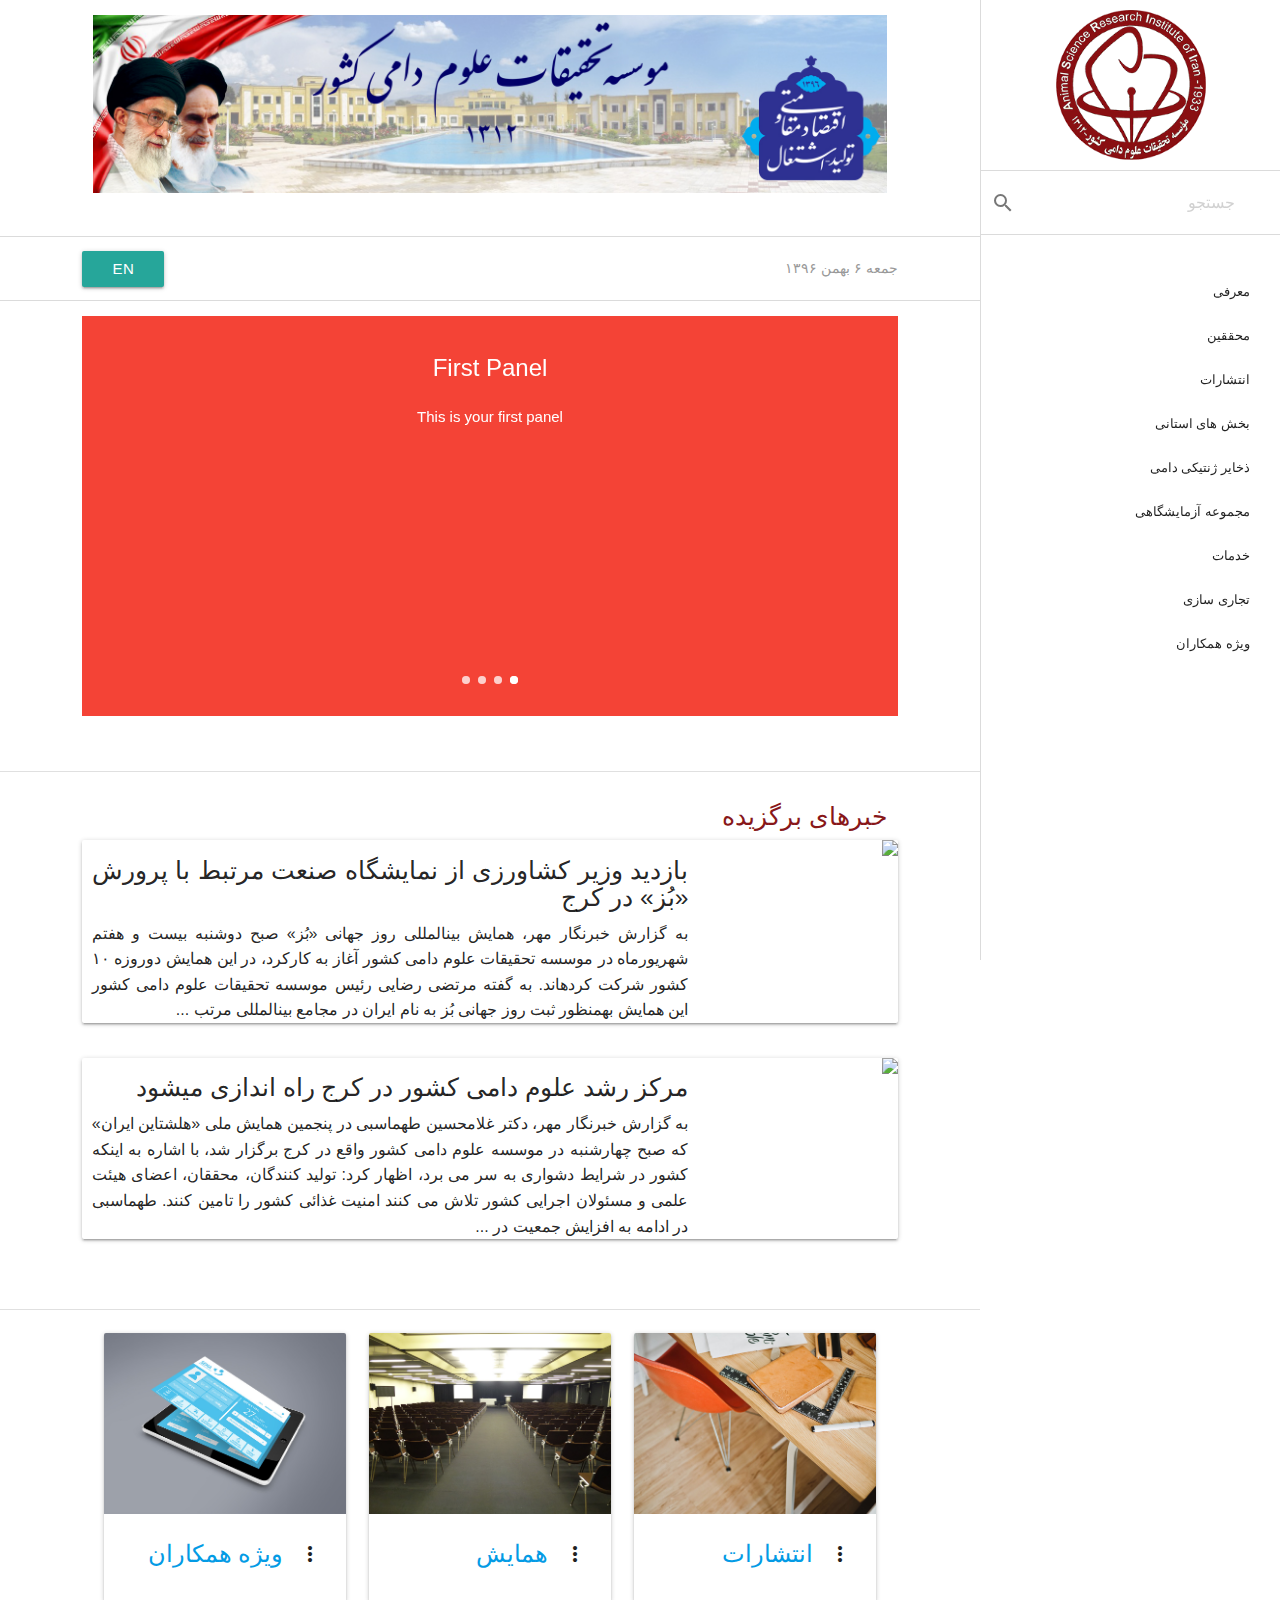
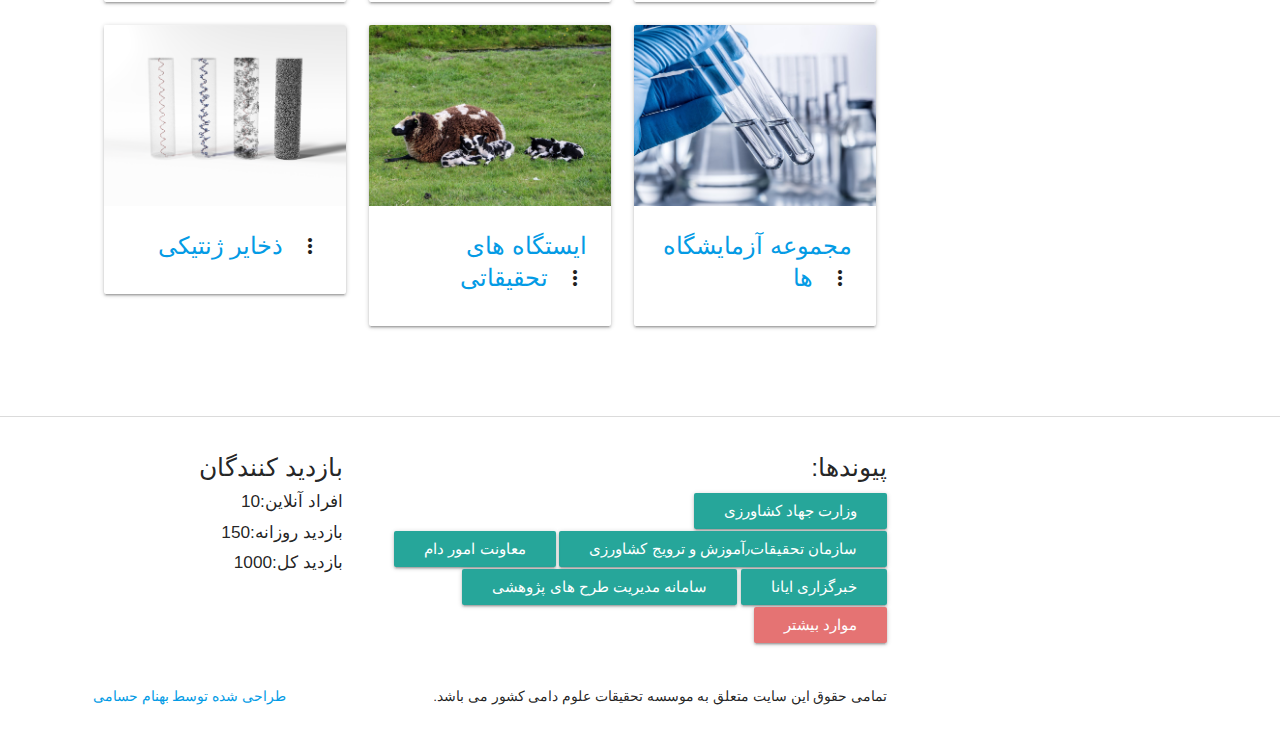
==== commit ddac436f: "header" ====
--- a/index2.html
+++ b/index2.html
@@ -128,15 +128,17 @@
     </ul>
 </header>
 <main>
-    <div class="section no-pad-bot" id="index-banner">
+    <div class="section no-pad-top no-pad-bot" id="index-banner">
         <div class="container">
-            <div class="row center">
-                <div class="col s12 m10 offset-m1">
-                    <h1 class="header">موسسه تحقیقات علوم دامی کشور</h1>
-                </div>
-            </div>
-            <br>
-        </div>
+            <div class="section">
+                <div class="row">
+                    <div class="col s12 m10 offset-m1">
+                        <img src="img/Leader.jpg" class="responsive-img" alt="">
+                    </div>
+                </div>
+            </div>
+        </div>
+        <!--</div>-->
         <div class="github-commit">
             <div class="container">
                 <div class="row">
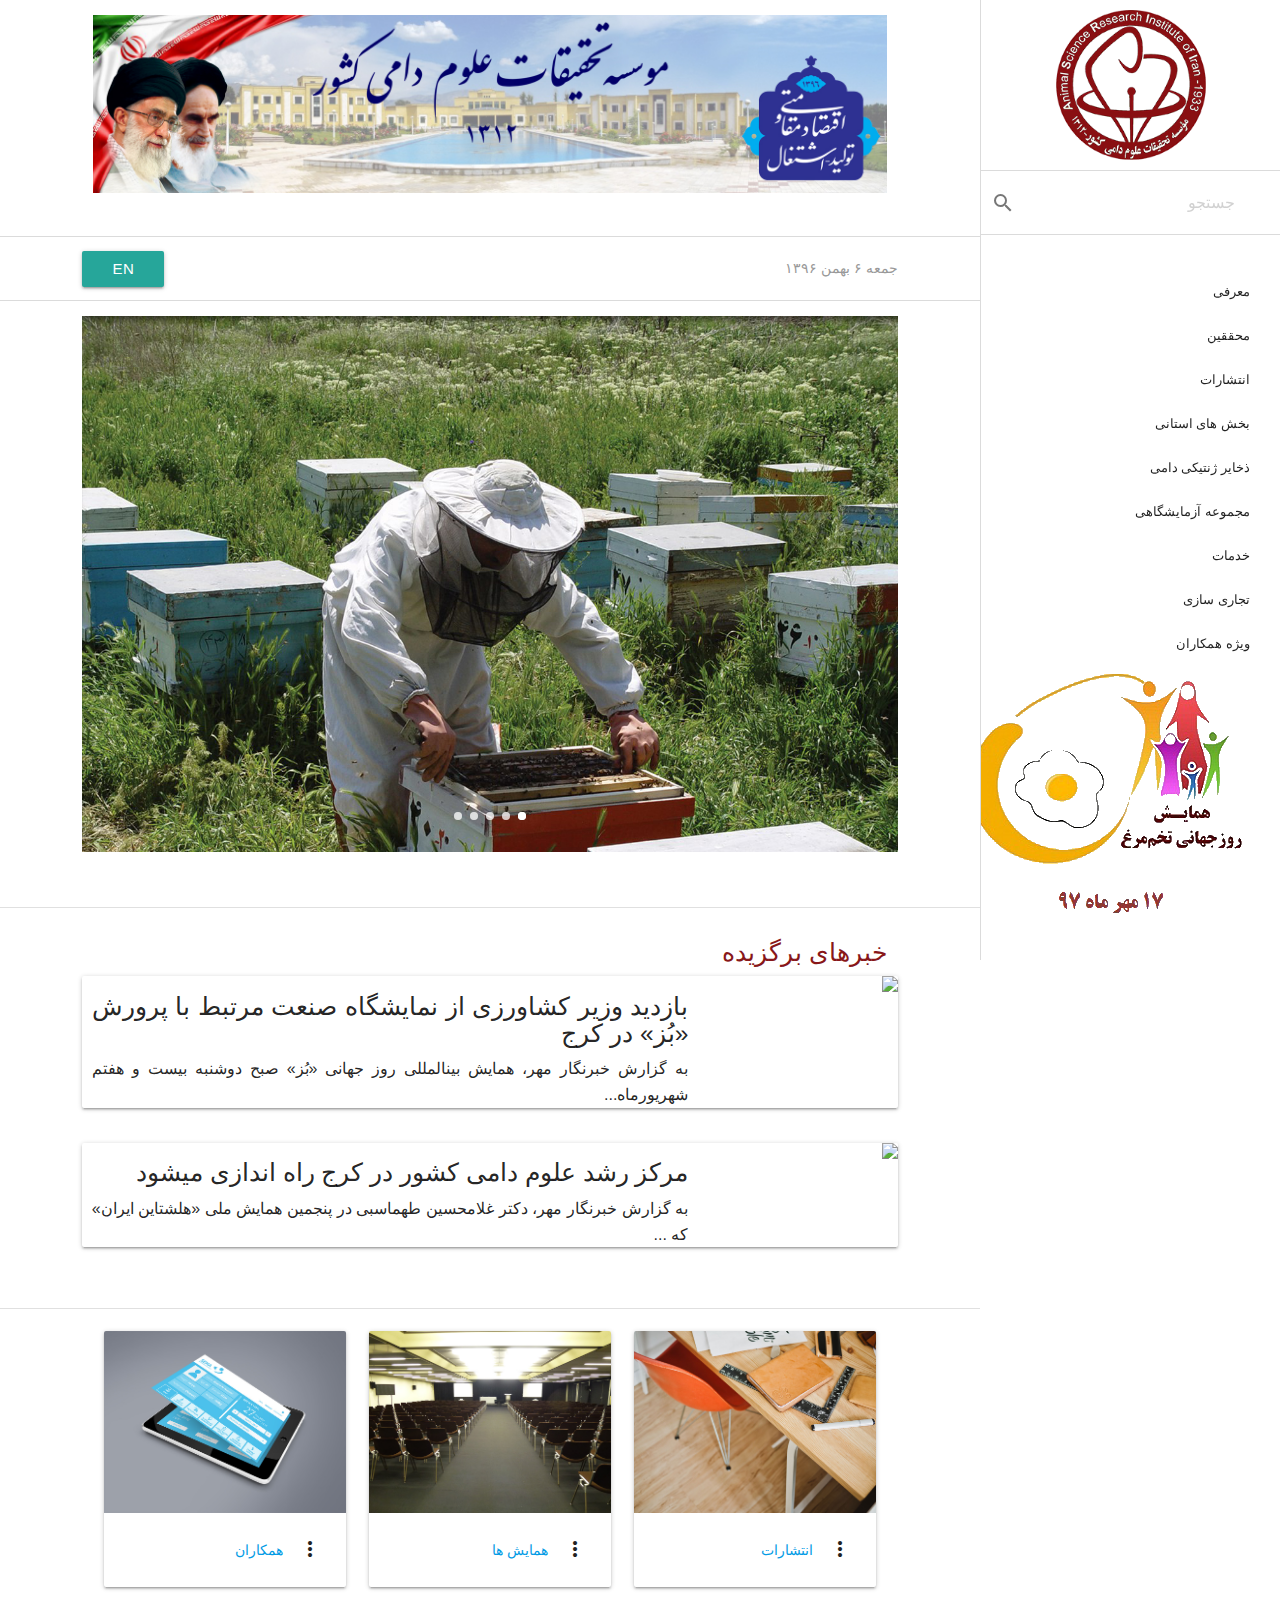
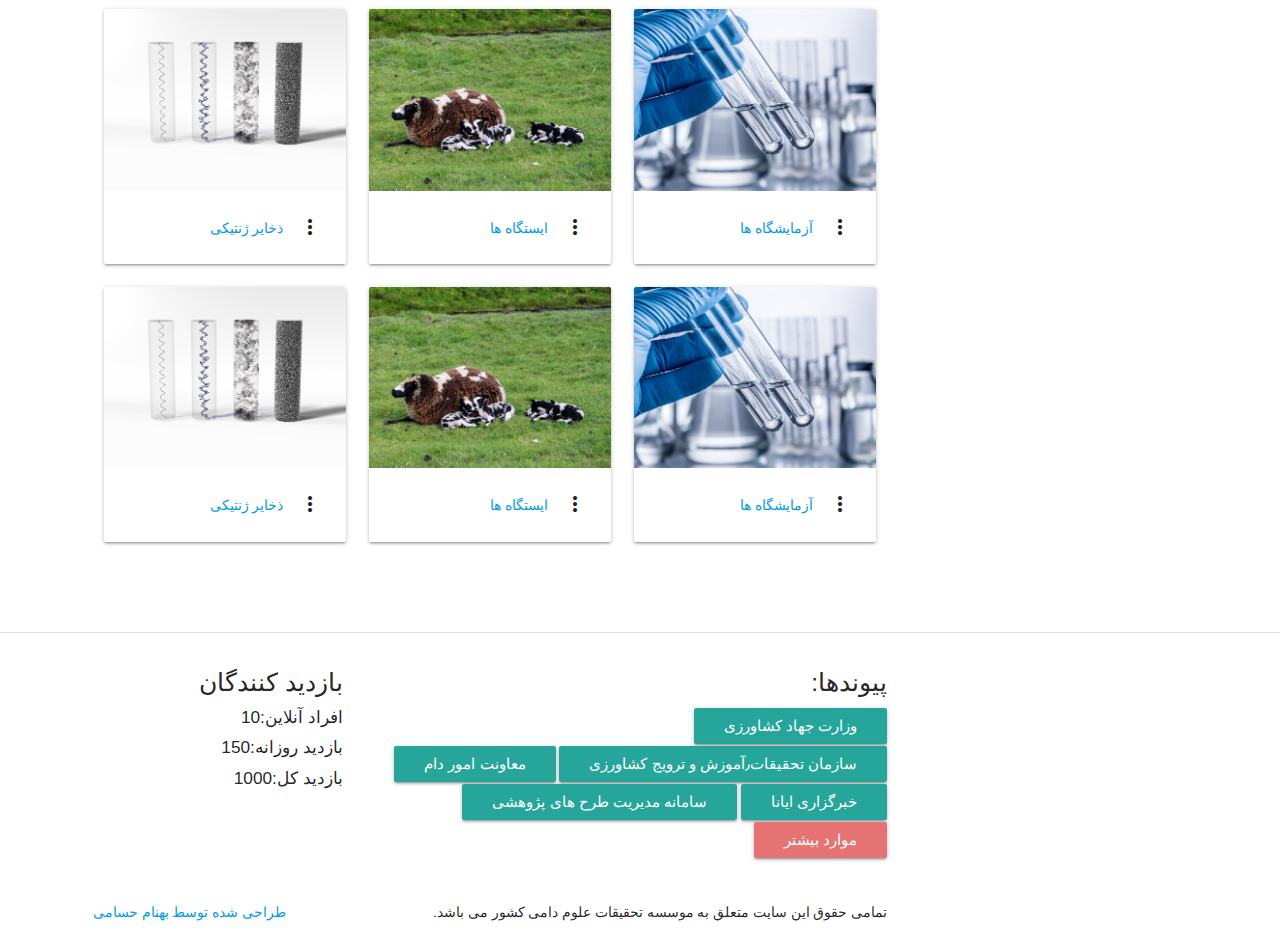
==== commit 90b1fcd9: "News fix" ====
--- a/index2.html
+++ b/index2.html
@@ -123,6 +123,7 @@
                         </ul>
                     </div>
                 </li>
+                <li class="bold"><a href=""><img src="img/hamayesh-tokhmemorgh.png" alt=""></a></li>
             </ul>
         </li>
     </ul>
@@ -156,83 +157,86 @@
     </div>
     <div class="container">
         <div class="section">
-
             <div class="row">
                 <div class="col s12 m10 offset-m1">
-
                     <!--   Promo Section   -->
                     <div class="row">
                         <div class="carousel carousel-slider center">
-                            <div class="carousel-fixed-item center">
-                            </div>
+                            <!--<div class="carousel-fixed-item center">-->
+                            <!--</div>-->
                             <div class="carousel-item red white-text" href="#one!">
-                                <h2>First Panel</h2>
-                                <p class="white-text">This is your first panel</p>
+                                <!--<h2>First Panel</h2>-->
+                                <!--<p class="white-text">This is your first panel</p>-->
+                                <img src="img/1.jpg" alt="">
                             </div>
                             <div class="carousel-item amber white-text" href="#two!">
-                                <h2>Second Panel</h2>
-                                <p class="white-text">This is your second panel</p>
-                            </div>
-                            <div class="carousel-item green white-text" href="#three!">
-                                <h2>Third Panel</h2>
-                                <p class="white-text">This is your third panel</p>
+                                <!--<h2>Second Panel</h2>-->
+                                <!--<p class="white-text">This is your second panel</p>-->
+                                <img src="img/2.jpg" alt="">
                             </div>
                             <div class="carousel-item blue white-text" href="#four!">
-                                <h2>Fourth Panel</h2>
-                                <p class="white-text">This is your fourth panel</p>
-                            </div>
-                        </div>
-                    </div>
-                </div>
-            </div>
-
-
+                                <!--<h2>Fourth Panel</h2>-->
+                                <!--<p class="white-text">This is your fourth panel</p>-->
+                                <img src="img/4.jpg" alt="">
+                            </div>
+                            <div class="carousel-item blue white-text" href="#four!">
+                                <!--<h2>Fourth Panel</h2>-->
+                                <!--<p class="white-text">This is your fourth panel</p>-->
+                                <img src="img/IMG_4226.JPG" alt="">
+                            </div>
+                            <div class="carousel-item blue white-text" href="#four!">
+                                <!--<h2>Fourth Panel</h2>-->
+                                <!--<p class="white-text">This is your fourth panel</p>-->
+                                <img src="img/IMG_4216.JPG" alt="">
+                            </div>
+                        </div>
+                    </div>
+                </div>
+            </div>
+        </div>
+        <div class="divider"></div>
+        <div class="section">
+            <div class="row news-card-height">
+                <div class="col s12 m10 offset-m1">
+                    <h5 class="light header">خبرهای برگزیده</h5>
+                    <div>
+                        <div class="row">
+                            <div class="card horizontal hoverable">
+                                <div class="card-image news-image">
+                                    <img src="https://media.mehrnews.com/d/2017/01/22/4/2348717.jpg?ts=1486462047399" class="responsive-img">
+                                </div>
+                                <div class="card-stacked padding-right-10px text-justify padding-left-10px">
+                                    <h5>بازدید وزیر کشاورزی از نمایشگاه صنعت مرتبط با پرورش «بُز» در کرج</h5>
+                                    به گزارش خبرنگار مهر، ﻫﻤﺎﯾﺶ بینالمللی روز ﺟﻬﺎﻧﯽ «ﺑُﺰ» صبح دوشنبه بیست و هفتم شهریورماه...
+                                </div>
+                            </div>
+                        </div>
+                        <div class="row ">
+                            <div class="card horizontal hoverable">
+                                <div class="card-image news-image">
+                                    <img src="https://media.mehrnews.com/d/2016/05/18/4/2080723.jpg?ts=1486462047399" class="responsive-img">
+                                </div>
+                                <div class="card-stacked padding-right-10px text-justify padding-left-10px">
+                                    <h5>مرکز رشد علوم دامی کشور در کرج راه اندازی میشود</h5>
+                                    به گزارش خبرنگار مهر، دکتر غلامحسین طهماسبی در پنجمین همایش ملی «هلشتاین ایران» که ...
+                                </div>
+                            </div>
+                        </div>
+                    </div>
+                </div>
+            </div>
         </div>
         <div class="divider"></div>
         <div class="section">
             <div class="row">
                 <div class="col s12 m10 offset-m1">
-                    <h5 class="light header">خبرهای برگزیده</h5>
-                    <div class="">
-                        <div class="row ">
-                            <div class="card horizontal hoverable">
-                                <div class="card-image" style="width: 200px">
-                                    <img src="https://media.mehrnews.com/d/2017/01/22/4/2348717.jpg?ts=1486462047399" class="responsive-img">
-                                </div>
-                                <div class="card-stacked padding-right-10px text-justify padding-left-10px">
-                                    <h5>بازدید وزیر کشاورزی از نمایشگاه صنعت مرتبط با پرورش «بُز» در کرج</h5>
-                                    به گزارش خبرنگار مهر، ﻫﻤﺎﯾﺶ بینالمللی روز ﺟﻬﺎﻧﯽ «ﺑُﺰ» صبح دوشنبه بیست و هفتم شهریورماه در موسسه ﺗﺤﻘﯿﻘﺎت ﻋﻠﻮم داﻣﯽ ﮐﺸﻮر آغاز به کارکرد، در این همایش دوروزه ۱۰ کشور شرکت کردهاند.
-                                    به گفته مرتضی رضایی رئیس موسسه تحقیقات علوم دامی کشور اﯾﻦ ﻫﻤﺎﯾﺶ بهمنظور ﺛﺒﺖ روز ﺟﻬﺎﻧﯽ ﺑُﺰ ﺑﻪ ﻧﺎم اﯾﺮان در ﻣﺠﺎﻣﻊ بینالمللی مرتب ...
-                                </div>
-                            </div>
-                        </div>
-                        <div class="row ">
-                            <div class="card horizontal hoverable">
-                                <div class="card-image" style="width: 200px">
-                                    <img src="https://media.mehrnews.com/d/2016/05/18/4/2080723.jpg?ts=1486462047399" class="responsive-img">
-                                </div>
-                                <div class="card-stacked padding-right-10px text-justify padding-left-10px">
-                                    <h5>مرکز رشد علوم دامی کشور در کرج راه اندازی میشود</h5>
-                                    به گزارش خبرنگار مهر، دکتر غلامحسین طهماسبی در پنجمین همایش ملی «هلشتاین ایران» که صبح چهارشنبه در موسسه علوم دامی کشور واقع در کرج برگزار شد، با اشاره به اینکه کشور در شرایط دشواری به سر می برد، اظهار کرد: تولید کنندگان، محققان، اعضای هیئت علمی و مسئولان اجرایی کشور تلاش می کنند امنیت غذائی کشور را تامین کنند.
-                                    طهماسبی در ادامه به افزایش جمعیت در ...
-                                </div>
-                            </div>
-                        </div>
-                    </div>
-                </div>
-            </div>
-        </div>
-        <div class="divider"></div>
-        <div class="section">
-            <div class="row">
-                <div class="col s12 m10 offset-m1">
                     <div class="col s12 m6 l4">
                         <div class="card hoverable">
                             <div class="card-image waves-effect waves-block waves-light">
                                 <img class="activator" src="images/office.jpg">
                             </div>
                             <div class="card-content">
-                                <span class="card-title activator grey-text text-darken-4"><a href="" >انتشارات</a><i class="material-icons right">more_vert</i></span>
+                                <span class="card-title-small activator grey-text text-darken-4"><a href="" >انتشارات</a><i class="material-icons right">more_vert</i></span>
                             </div>
                             <div class="card-reveal">
                                 <span class="card-title grey-text text-darken-4">انتشارات<i class="material-icons right">close</i></span>
@@ -246,10 +250,10 @@
                                 <img class="activator" src="images/Congress.jpg">
                             </div>
                             <div class="card-content">
-                                <span class="card-title activator grey-text text-darken-4"><a href="" >همایش</a><i class="material-icons right">more_vert</i></span>
-                            </div>
-                            <div class="card-reveal">
-                                <span class="card-title grey-text text-darken-4">همایش<i class="material-icons right">close</i></span>
+                                <span class="card-title-small activator grey-text text-darken-4"><a href="" >همایش ها</a><i class="material-icons right">more_vert</i></span>
+                            </div>
+                            <div class="card-reveal">
+                                <span class="card-title-small grey-text text-darken-4">همایش<i class="material-icons right">close</i></span>
                                 <p>انتشارات انتشارات انتشارات انتشارات انتشارات انتشارات انتشارات انتشارات انتشارات انتشارات انتشارات انتشارات انتشارات انتشارات انتشارات انتشارات انتشارات انتشارات انتشارات انتشارات </p>
                             </div>
                         </div>
@@ -260,7 +264,7 @@
                                 <img class="activator" src="images/seha3.jpg">
                             </div>
                             <div class="card-content">
-                                <span class="card-title activator grey-text text-darken-4"><a href="" >ویژه همکاران</a><i class="material-icons right">more_vert</i></span>
+                                <span class="card-title-small activator grey-text text-darken-4"><a href="" >همکاران</a><i class="material-icons right">more_vert</i></span>
                             </div>
                             <div class="card-reveal">
                                 <span class="card-title grey-text text-darken-4">ویژه همکاران<i class="material-icons right">close</i></span>
@@ -274,10 +278,10 @@
                                 <img class="activator" src="images/Lab.jpg">
                             </div>
                             <div class="card-content">
-                                <span class="card-title activator grey-text text-darken-4"><a href="" >مجموعه آزمایشگاه ها</a><i class="material-icons right">more_vert</i></span>
-                            </div>
-                            <div class="card-reveal">
-                                <span class="card-title grey-text text-darken-4">مجموعه آزمایشگاه ها<i class="material-icons right">close</i></span>
+                                <span class="card-title-small activator grey-text text-darken-4"><a href="" >آزمایشگاه ها</a><i class="material-icons right">more_vert</i></span>
+                            </div>
+                            <div class="card-reveal">
+                                <span class="card-title grey-text text-darken-4">آزمایشگاه ها<i class="material-icons right">close</i></span>
                                 <p>انتشارات انتشارات انتشارات انتشارات انتشارات انتشارات انتشارات انتشارات انتشارات انتشارات انتشارات انتشارات انتشارات انتشارات انتشارات انتشارات انتشارات انتشارات انتشارات انتشارات </p>
                             </div>
                         </div>
@@ -288,7 +292,7 @@
                                 <img class="activator" src="images/Stations.jpg">
                             </div>
                             <div class="card-content">
-                                <span class="card-title activator grey-text text-darken-4"><a href="" >ایستگاه های تحقیقاتی</a><i class="material-icons right">more_vert</i></span>
+                                <span class="card-title-small activator grey-text text-darken-4"><a href="" >ایستگاه ها</a><i class="material-icons right">more_vert</i></span>
                             </div>
                             <div class="card-reveal">
                                 <span class="card-title grey-text text-darken-4">ایستگاه های تحقیقاتی<i class="material-icons right">close</i></span>
@@ -302,7 +306,50 @@
                                 <img class="activator" src="images/Genetic.png">
                             </div>
                             <div class="card-content">
-                                <span class="card-title activator grey-text text-darken-4"><a href="" >ذخایر ژنتیکی</a><i class="material-icons right">more_vert</i></span>
+                                <span class="card-title-small activator grey-text text-darken-4"><a href="" >ذخایر ژنتیکی</a><i class="material-icons right">more_vert</i></span>
+                            </div>
+                            <div class="card-reveal">
+                                <span class="card-title grey-text text-darken-4">ذخایر ژنتیکی<i class="material-icons right">close</i></span>
+                                <p>انتشارات انتشارات انتشارات انتشارات انتشارات انتشارات انتشارات انتشارات انتشارات انتشارات انتشارات انتشارات انتشارات انتشارات انتشارات انتشارات انتشارات انتشارات انتشارات انتشارات </p>
+                            </div>
+                        </div>
+                    </div>
+
+                    <div class="col s12 m6 l4">
+                        <div class="card hoverable">
+                            <div class="card-image waves-effect waves-block waves-light">
+                                <img class="activator" src="images/Lab.jpg">
+                            </div>
+                            <div class="card-content">
+                                <span class="card-title-small activator grey-text text-darken-4"><a href="" >آزمایشگاه ها</a><i class="material-icons right">more_vert</i></span>
+                            </div>
+                            <div class="card-reveal">
+                                <span class="card-title grey-text text-darken-4">آزمایشگاه ها<i class="material-icons right">close</i></span>
+                                <p>انتشارات انتشارات انتشارات انتشارات انتشارات انتشارات انتشارات انتشارات انتشارات انتشارات انتشارات انتشارات انتشارات انتشارات انتشارات انتشارات انتشارات انتشارات انتشارات انتشارات </p>
+                            </div>
+                        </div>
+                    </div>
+                    <div class="col s12 m6 l4">
+                        <div class="card hoverable">
+                            <div class="card-image waves-effect waves-block waves-light">
+                                <img class="activator" src="images/Stations.jpg">
+                            </div>
+                            <div class="card-content">
+                                <span class="card-title-small activator grey-text text-darken-4"><a href="" >ایستگاه ها</a><i class="material-icons right">more_vert</i></span>
+                            </div>
+                            <div class="card-reveal">
+                                <span class="card-title grey-text text-darken-4">ایستگاه های تحقیقاتی<i class="material-icons right">close</i></span>
+                                <p>انتشارات انتشارات انتشارات انتشارات انتشارات انتشارات انتشارات انتشارات انتشارات انتشارات انتشارات انتشارات انتشارات انتشارات انتشارات انتشارات انتشارات انتشارات انتشارات انتشارات </p>
+                            </div>
+                        </div>
+                    </div>
+                    <div class="col s12 m6 l4">
+                        <div class="card hoverable">
+                            <div class="card-image waves-effect waves-block waves-light">
+                                <img class="activator" src="images/Genetic.png">
+                            </div>
+                            <div class="card-content">
+                                <span class="card-title-small activator grey-text text-darken-4"><a href="" >ذخایر ژنتیکی</a><i class="material-icons right">more_vert</i></span>
                             </div>
                             <div class="card-reveal">
                                 <span class="card-title grey-text text-darken-4">ذخایر ژنتیکی<i class="material-icons right">close</i></span>
@@ -357,10 +404,13 @@
 <script src="bin/materialize.js"></script>
 <script src="js/init.js"></script>
 <script>
+    $('.carousel').carousel();
+    setInterval(function() {
+        $('.carousel').carousel('next');
+    }, 3000);
     $('.carousel.carousel-slider').carousel({
         fullWidth: true,
-        indicators: true,
-        duration: 1000
+        indicators: true
     });
 </script>
 
